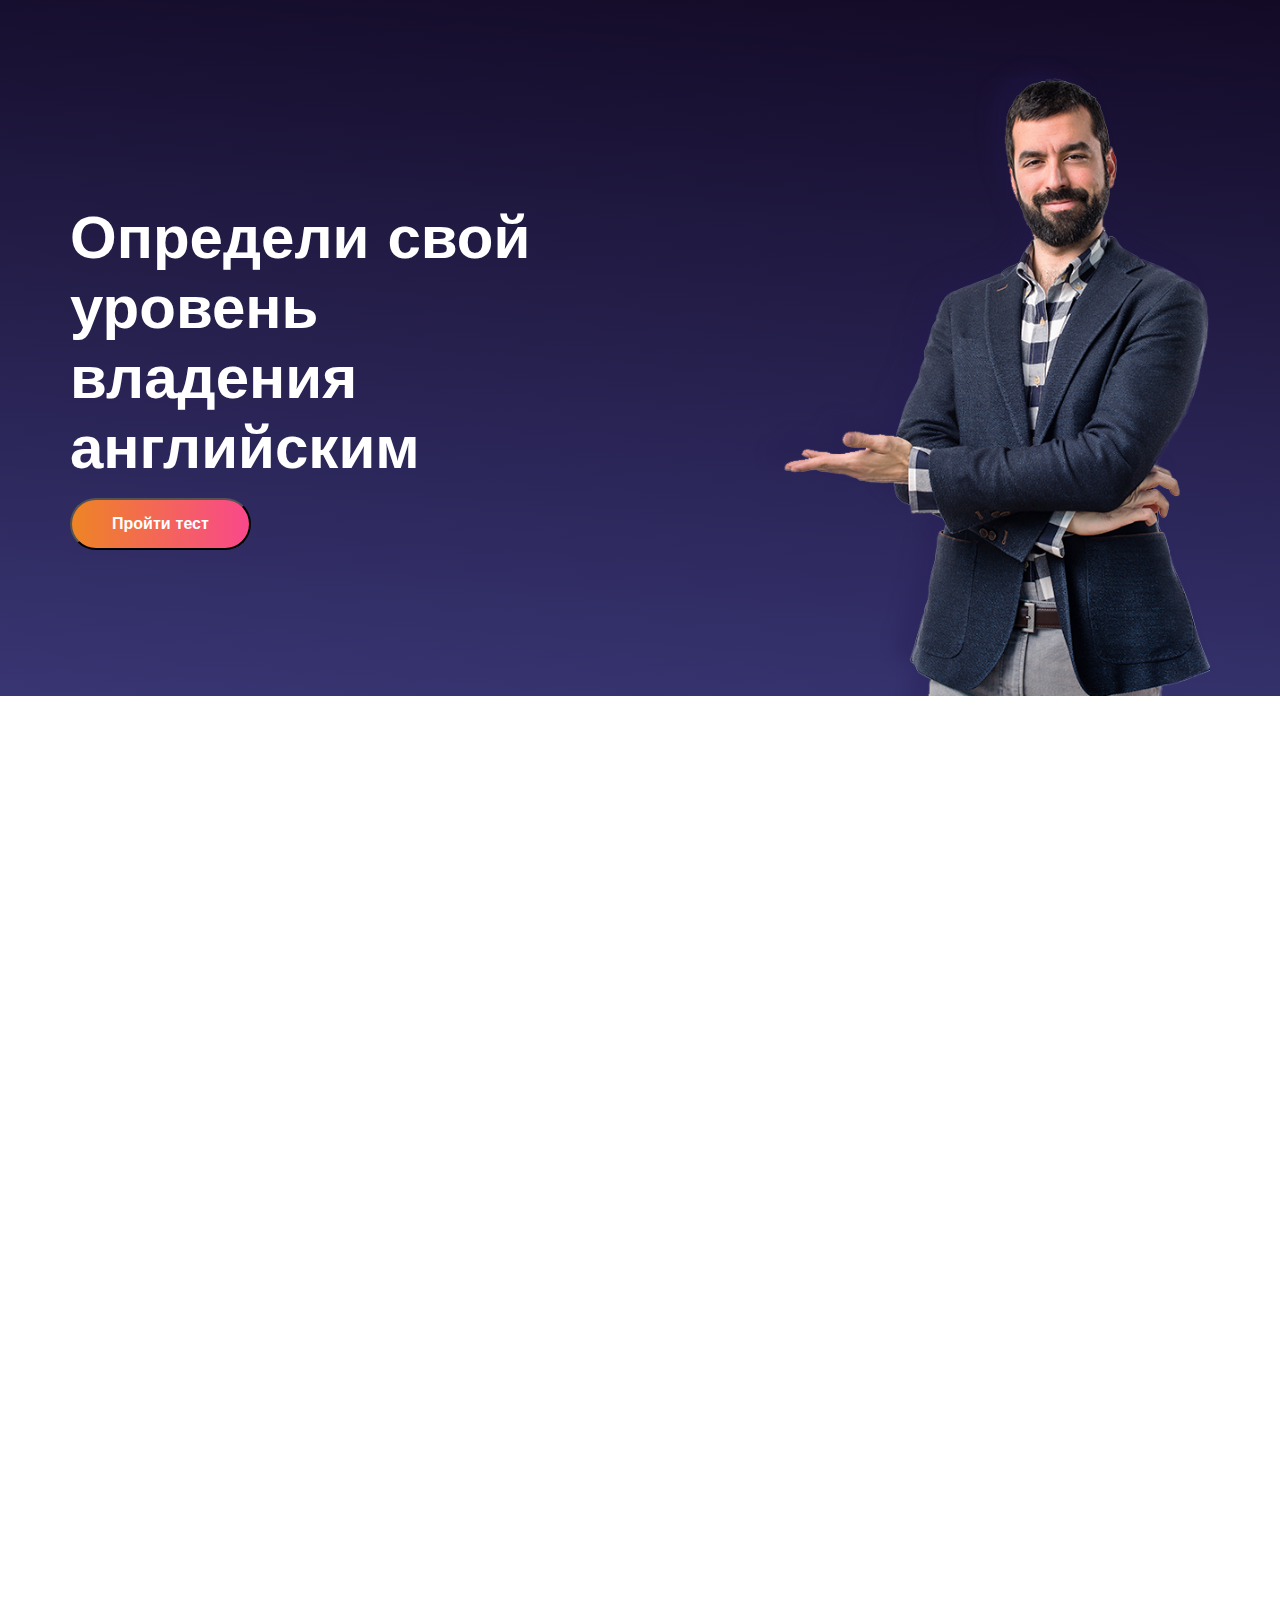
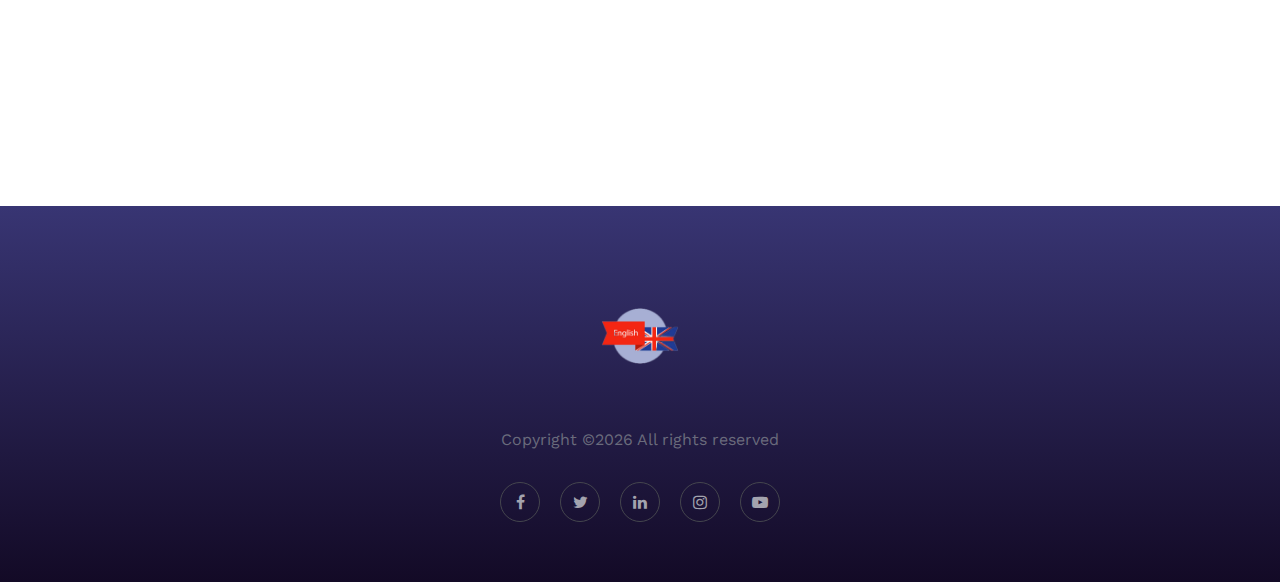
==== index.html @ a4800ab4 "Add files via upload" ====
<!DOCTYPE html>
<html lang="zxx">

<head>
    <meta charset="UTF-8">
    <meta name="description" content="Manup Template">
    <meta name="keywords" content="Manup, unica, creative, html">
    <meta name="viewport" content="width=device-width, initial-scale=1.0">
    <meta http-equiv="X-UA-Compatible" content="ie=edge">
    <title>Check English</title>

    <!-- Google Font -->
    <link href="https://fonts.googleapis.com/css?family=Work+Sans:400,500,600,700,800,900&display=swap"
        rel="stylesheet">
    <link href="https://fonts.googleapis.com/css?family=Poppins:400,500,600,700&display=swap" rel="stylesheet">


    <!-- Css Styles -->
    <link rel="stylesheet" href="css/bootstrap.min.css" type="text/css">
    <link rel="stylesheet" href="css/font-awesome.min.css" type="text/css">
    <link rel="stylesheet" href="css/elegant-icons.css" type="text/css">
    <link rel="stylesheet" href="css/owl.carousel.min.css" type="text/css">
    <link rel="stylesheet" href="css/magnific-popup.css" type="text/css">
    <link rel="stylesheet" href="css/slicknav.min.css" type="text/css">
    <link rel="stylesheet" href="css/style.css" type="text/css">
</head>

<body>
    <!-- Page Preloder -->
    <div id="preloder">
        <div class="loader"></div>
    </div>

    <!-- Header Section Begin -->

    <!-- Header End -->

    <!-- Hero Section Begin -->
    <section class="hero-section  gradient">
        <div class="container">
            <div class="row">
                <div class="col-lg-7">
                    <div class="hero-text">

                        <h2>Определи свой уровень<br /> владения английским</h2>
                        <input type="button" onmousedown="viewDiv()" class="primary-btn" value="Пройти тест">
                    </div>
                </div>

                <div class="col-lg-5">
                    <img src="img/hero-right.png" alt="">
                </div>
            </div>
        </div>
    </section>
    <!-- Hero Section End -->

    <!-- Counter Section Begin -->

    <!-- Counter Section End -->

    <!-- Home About Section Begin -->

    <section class="home-about-section spad">

      <div class="centerbox">
        <div id="text">
        <div class="wrapper">
    			<main class="main">
    				<div class="quiz__head">
    					<div class="head__content" id="head">Lorem ipsum dolor sit amet consectetur adipisicing elit. Ut ducimus odit accusamus, illum quas magni provident odio praesentium commodi sint, porro harum, minus cupiditate architecto culpa aut ex dolore officia.</div>
    				</div>
    				<div class="quiz__body">
    					<div class="buttons">
    						<div class="buttons__content" id="buttons">
    							<button class="button">Default button</button><br>
    							<button class="button button_wrong">Wrong answer</button><br>
    							<button class="button button_correct">Correct answer</button><br>
    							<button class="button button_passive">Unclicked button</button><br>
    						</div>
    					</div>
              <div id="forma">
        <h1.test><b>Получить подробный отчёт: </b></h1>
    <form action="send.php" id="form" method="post" novalidate>
      <div class="text-field">
        <label class="text-field__label" for="firstname">Имя*</label>
        <input class="text-field__input" type="text" name="fio" id="firstname" required>
        <div class="text-field__message"></div>
      </div>
      <div class="text-field">
        <label class="text-field__label" for="email">Email*</label>
        <input class="text-field__input" type="email" name="email" id="email" required>
        <div class="text-field__message"></div>
      </div>
      <input class="buttonn" type="submit" value="Отправить">
    </form>
  </div>
    					<div class="quiz__footer">
    						<div class="footer__content" id="pages">0 / 0</div>
    					</div>
    				</div>
       </div>
    			</main>
    		</div>
    		<script type="text/javascript" src="js/test.js"></script>
    </div>
    </section>
    </section>
    <!-- Home About Section End -->

    <!-- Team Member Section Begin -->

    <!-- Contact Section End -->

    <!-- Footer Section Begin -->
    <footer class="footer-section">
        <div class="container">

            <div class="row">
                <div class="col-lg-12">
                    <div class="footer-text">
                        <div class="ft-logo">
                            <a href="#" class="footer-logo"><img width=140 src="img/logo2.png" alt=""></a>
                        </div>
                        <div class="copyright-text"><p><!-- Link back to Colorlib can't be removed. Template is licensed under CC BY 3.0. -->
  Copyright &copy;<script>document.write(new Date().getFullYear());</script> All rights reserved
  <!-- Link back to Colorlib can't be removed. Template is licensed under CC BY 3.0. --></p></div>
                        <div class="ft-social">
                            <a href="#"><i class="fa fa-facebook"></i></a>
                            <a href="#"><i class="fa fa-twitter"></i></a>
                            <a href="#"><i class="fa fa-linkedin"></i></a>
                            <a href="#"><i class="fa fa-instagram"></i></a>
                            <a href="#"><i class="fa fa-youtube-play"></i></a>
                        </div>
                    </div>
                </div>
            </div>
        </div>
    </footer>
    <!-- Footer Section End -->

    <!-- Js Plugins -->
    <script src="js/jquery-3.3.1.min.js"></script>
    <script src="js/bootstrap.min.js"></script>
    <script src="js/jquery.magnific-popup.min.js"></script>
    <script src="js/jquery.countdown.min.js"></script>
    <script src="js/jquery.slicknav.js"></script>
    <script src="js/owl.carousel.min.js"></script>
    <script src="js/main.js"></script>
</body>

</html>
---- css/elegant-icons.css ----
@font-face {
	font-family: 'ElegantIcons';
	src:url('../fonts/ElegantIcons.eot');
	src:url('../fonts/ElegantIcons.eot?#iefix') format('embedded-opentype'),
		url('../fonts/ElegantIcons.woff') format('woff'),
		url('../fonts/ElegantIcons.ttf') format('truetype'),
		url('../fonts/ElegantIcons.svg#ElegantIcons') format('svg');
	font-weight: normal;
	font-style: normal;
}

/* Use the following CSS code if you want to use data attributes for inserting your icons */
[data-icon]:before {
	font-family: 'ElegantIcons';
	content: attr(data-icon);
	speak: none;
	font-weight: normal;
	font-variant: normal;
	text-transform: none;
	line-height: 1;
	-webkit-font-smoothing: antialiased;
	-moz-osx-font-smoothing: grayscale;
}

/* Use the following CSS code if you want to have a class per icon */
/*
Instead of a list of all class selectors,
you can use the generic selector below, but it's slower:
[class*="your-class-prefix"] {
*/
.arrow_up, .arrow_down, .arrow_left, .arrow_right, .arrow_left-up, .arrow_right-up, .arrow_right-down, .arrow_left-down, .arrow-up-down, .arrow_up-down_alt, .arrow_left-right_alt, .arrow_left-right, .arrow_expand_alt2, .arrow_expand_alt, .arrow_condense, .arrow_expand, .arrow_move, .arrow_carrot-up, .arrow_carrot-down, .arrow_carrot-left, .arrow_carrot-right, .arrow_carrot-2up, .arrow_carrot-2down, .arrow_carrot-2left, .arrow_carrot-2right, .arrow_carrot-up_alt2, .arrow_carrot-down_alt2, .arrow_carrot-left_alt2, .arrow_carrot-right_alt2, .arrow_carrot-2up_alt2, .arrow_carrot-2down_alt2, .arrow_carrot-2left_alt2, .arrow_carrot-2right_alt2, .arrow_triangle-up, .arrow_triangle-down, .arrow_triangle-left, .arrow_triangle-right, .arrow_triangle-up_alt2, .arrow_triangle-down_alt2, .arrow_triangle-left_alt2, .arrow_triangle-right_alt2, .arrow_back, .icon_minus-06, .icon_plus, .icon_close, .icon_check, .icon_minus_alt2, .icon_plus_alt2, .icon_close_alt2, .icon_check_alt2, .icon_zoom-out_alt, .icon_zoom-in_alt, .icon_search, .icon_box-empty, .icon_box-selected, .icon_minus-box, .icon_plus-box, .icon_box-checked, .icon_circle-empty, .icon_circle-slelected, .icon_stop_alt2, .icon_stop, .icon_pause_alt2, .icon_pause, .icon_menu, .icon_menu-square_alt2, .icon_menu-circle_alt2, .icon_ul, .icon_ol, .icon_adjust-horiz, .icon_adjust-vert, .icon_document_alt, .icon_documents_alt, .icon_pencil, .icon_pencil-edit_alt, .icon_pencil-edit, .icon_folder-alt, .icon_folder-open_alt, .icon_folder-add_alt, .icon_info_alt, .icon_error-oct_alt, .icon_error-circle_alt, .icon_error-triangle_alt, .icon_question_alt2, .icon_question, .icon_comment_alt, .icon_chat_alt, .icon_vol-mute_alt, .icon_volume-low_alt, .icon_volume-high_alt, .icon_quotations, .icon_quotations_alt2, .icon_clock_alt, .icon_lock_alt, .icon_lock-open_alt, .icon_key_alt, .icon_cloud_alt, .icon_cloud-upload_alt, .icon_cloud-download_alt, .icon_image, .icon_images, .icon_lightbulb_alt, .icon_gift_alt, .icon_house_alt, .icon_genius, .icon_mobile, .icon_tablet, .icon_laptop, .icon_desktop, .icon_camera_alt, .icon_mail_alt, .icon_cone_alt, .icon_ribbon_alt, .icon_bag_alt, .icon_creditcard, .icon_cart_alt, .icon_paperclip, .icon_tag_alt, .icon_tags_alt, .icon_trash_alt, .icon_cursor_alt, .icon_mic_alt, .icon_compass_alt, .icon_pin_alt, .icon_pushpin_alt, .icon_map_alt, .icon_drawer_alt, .icon_toolbox_alt, .icon_book_alt, .icon_calendar, .icon_film, .icon_table, .icon_contacts_alt, .icon_headphones, .icon_lifesaver, .icon_piechart, .icon_refresh, .icon_link_alt, .icon_link, .icon_loading, .icon_blocked, .icon_archive_alt, .icon_heart_alt, .icon_star_alt, .icon_star-half_alt, .icon_star, .icon_star-half, .icon_tools, .icon_tool, .icon_cog, .icon_cogs, .arrow_up_alt, .arrow_down_alt, .arrow_left_alt, .arrow_right_alt, .arrow_left-up_alt, .arrow_right-up_alt, .arrow_right-down_alt, .arrow_left-down_alt, .arrow_condense_alt, .arrow_expand_alt3, .arrow_carrot_up_alt, .arrow_carrot-down_alt, .arrow_carrot-left_alt, .arrow_carrot-right_alt, .arrow_carrot-2up_alt, .arrow_carrot-2dwnn_alt, .arrow_carrot-2left_alt, .arrow_carrot-2right_alt, .arrow_triangle-up_alt, .arrow_triangle-down_alt, .arrow_triangle-left_alt, .arrow_triangle-right_alt, .icon_minus_alt, .icon_plus_alt, .icon_close_alt, .icon_check_alt, .icon_zoom-out, .icon_zoom-in, .icon_stop_alt, .icon_menu-square_alt, .icon_menu-circle_alt, .icon_document, .icon_documents, .icon_pencil_alt, .icon_folder, .icon_folder-open, .icon_folder-add, .icon_folder_upload, .icon_folder_download, .icon_info, .icon_error-circle, .icon_error-oct, .icon_error-triangle, .icon_question_alt, .icon_comment, .icon_chat, .icon_vol-mute, .icon_volume-low, .icon_volume-high, .icon_quotations_alt, .icon_clock, .icon_lock, .icon_lock-open, .icon_key, .icon_cloud, .icon_cloud-upload, .icon_cloud-download, .icon_lightbulb, .icon_gift, .icon_house, .icon_camera, .icon_mail, .icon_cone, .icon_ribbon, .icon_bag, .icon_cart, .icon_tag, .icon_tags, .icon_trash, .icon_cursor, .icon_mic, .icon_compass, .icon_pin, .icon_pushpin, .icon_map, .icon_drawer, .icon_toolbox, .icon_book, .icon_contacts, .icon_archive, .icon_heart, .icon_profile, .icon_group, .icon_grid-2x2, .icon_grid-3x3, .icon_music, .icon_pause_alt, .icon_phone, .icon_upload, .icon_download, .social_facebook, .social_twitter, .social_pinterest, .social_googleplus, .social_tumblr, .social_tumbleupon, .social_wordpress, .social_instagram, .social_dribbble, .social_vimeo, .social_linkedin, .social_rss, .social_deviantart, .social_share, .social_myspace, .social_skype, .social_youtube, .social_picassa, .social_googledrive, .social_flickr, .social_blogger, .social_spotify, .social_delicious, .social_facebook_circle, .social_twitter_circle, .social_pinterest_circle, .social_googleplus_circle, .social_tumblr_circle, .social_stumbleupon_circle, .social_wordpress_circle, .social_instagram_circle, .social_dribbble_circle, .social_vimeo_circle, .social_linkedin_circle, .social_rss_circle, .social_deviantart_circle, .social_share_circle, .social_myspace_circle, .social_skype_circle, .social_youtube_circle, .social_picassa_circle, .social_googledrive_alt2, .social_flickr_circle, .social_blogger_circle, .social_spotify_circle, .social_delicious_circle, .social_facebook_square, .social_twitter_square, .social_pinterest_square, .social_googleplus_square, .social_tumblr_square, .social_stumbleupon_square, .social_wordpress_square, .social_instagram_square, .social_dribbble_square, .social_vimeo_square, .social_linkedin_square, .social_rss_square, .social_deviantart_square, .social_share_square, .social_myspace_square, .social_skype_square, .social_youtube_square, .social_picassa_square, .social_googledrive_square, .social_flickr_square, .social_blogger_square, .social_spotify_square, .social_delicious_square, .icon_printer, .icon_calulator, .icon_building, .icon_floppy, .icon_drive, .icon_search-2, .icon_id, .icon_id-2, .icon_puzzle, .icon_like, .icon_dislike, .icon_mug, .icon_currency, .icon_wallet, .icon_pens, .icon_easel, .icon_flowchart, .icon_datareport, .icon_briefcase, .icon_shield, .icon_percent, .icon_globe, .icon_globe-2, .icon_target, .icon_hourglass, .icon_balance, .icon_rook, .icon_printer-alt, .icon_calculator_alt, .icon_building_alt, .icon_floppy_alt, .icon_drive_alt, .icon_search_alt, .icon_id_alt, .icon_id-2_alt, .icon_puzzle_alt, .icon_like_alt, .icon_dislike_alt, .icon_mug_alt, .icon_currency_alt, .icon_wallet_alt, .icon_pens_alt, .icon_easel_alt, .icon_flowchart_alt, .icon_datareport_alt, .icon_briefcase_alt, .icon_shield_alt, .icon_percent_alt, .icon_globe_alt, .icon_clipboard {
	font-family: 'ElegantIcons';
	speak: none;
	font-style: normal;
	font-weight: normal;
	font-variant: normal;
	text-transform: none;
	line-height: 1;
	-webkit-font-smoothing: antialiased;
}
.arrow_up:before {
	content: "\21";
}
.arrow_down:before {
	content: "\22";
}
.arrow_left:before {
	content: "\23";
}
.arrow_right:before {
	content: "\24";
}
.arrow_left-up:before {
	content: "\25";
}
.arrow_right-up:before {
	content: "\26";
}
.arrow_right-down:before {
	content: "\27";
}
.arrow_left-down:before {
	content: "\28";
}
.arrow-up-down:before {
	content: "\29";
}
.arrow_up-down_alt:before {
	content: "\2a";
}
.arrow_left-right_alt:before {
	content: "\2b";
}
.arrow_left-right:before {
	content: "\2c";
}
.arrow_expand_alt2:before {
	content: "\2d";
}
.arrow_expand_alt:before {
	content: "\2e";
}
.arrow_condense:before {
	content: "\2f";
}
.arrow_expand:before {
	content: "\30";
}
.arrow_move:before {
	content: "\31";
}
.arrow_carrot-up:before {
	content: "\32";
}
.arrow_carrot-down:before {
	content: "\33";
}
.arrow_carrot-left:before {
	content: "\34";
}
.arrow_carrot-right:before {
	content: "\35";
}
.arrow_carrot-2up:before {
	content: "\36";
}
.arrow_carrot-2down:before {
	content: "\37";
}
.arrow_carrot-2left:before {
	content: "\38";
}
.arrow_carrot-2right:before {
	content: "\39";
}
.arrow_carrot-up_alt2:before {
	content: "\3a";
}
.arrow_carrot-down_alt2:before {
	content: "\3b";
}
.arrow_carrot-left_alt2:before {
	content: "\3c";
}
.arrow_carrot-right_alt2:before {
	content: "\3d";
}
.arrow_carrot-2up_alt2:before {
	content: "\3e";
}
.arrow_carrot-2down_alt2:before {
	content: "\3f";
}
.arrow_carrot-2left_alt2:before {
	content: "\40";
}
.arrow_carrot-2right_alt2:before {
	content: "\41";
}
.arrow_triangle-up:before {
	content: "\42";
}
.arrow_triangle-down:before {
	content: "\43";
}
.arrow_triangle-left:before {
	content: "\44";
}
.arrow_triangle-right:before {
	content: "\45";
}
.arrow_triangle-up_alt2:before {
	content: "\46";
}
.arrow_triangle-down_alt2:before {
	content: "\47";
}
.arrow_triangle-left_alt2:before {
	content: "\48";
}
.arrow_triangle-right_alt2:before {
	content: "\49";
}
.arrow_back:before {
	content: "\4a";
}
.icon_minus-06:before {
	content: "\4b";
}
.icon_plus:before {
	content: "\4c";
}
.icon_close:before {
	content: "\4d";
}
.icon_check:before {
	content: "\4e";
}
.icon_minus_alt2:before {
	content: "\4f";
}
.icon_plus_alt2:before {
	content: "\50";
}
.icon_close_alt2:before {
	content: "\51";
}
.icon_check_alt2:before {
	content: "\52";
}
.icon_zoom-out_alt:before {
	content: "\53";
}
.icon_zoom-in_alt:before {
	content: "\54";
}
.icon_search:before {
	content: "\55";
}
.icon_box-empty:before {
	content: "\56";
}
.icon_box-selected:before {
	content: "\57";
}
.icon_minus-box:before {
	content: "\58";
}
.icon_plus-box:before {
	content: "\59";
}
.icon_box-checked:before {
	content: "\5a";
}
.icon_circle-empty:before {
	content: "\5b";
}
.icon_circle-slelected:before {
	content: "\5c";
}
.icon_stop_alt2:before {
	content: "\5d";
}
.icon_stop:before {
	content: "\5e";
}
.icon_pause_alt2:before {
	content: "\5f";
}
.icon_pause:before {
	content: "\60";
}
.icon_menu:before {
	content: "\61";
}
.icon_menu-square_alt2:before {
	content: "\62";
}
.icon_menu-circle_alt2:before {
	content: "\63";
}
.icon_ul:before {
	content: "\64";
}
.icon_ol:before {
	content: "\65";
}
.icon_adjust-horiz:before {
	content: "\66";
}
.icon_adjust-vert:before {
	content: "\67";
}
.icon_document_alt:before {
	content: "\68";
}
.icon_documents_alt:before {
	content: "\69";
}
.icon_pencil:before {
	content: "\6a";
}
.icon_pencil-edit_alt:before {
	content: "\6b";
}
.icon_pencil-edit:before {
	content: "\6c";
}
.icon_folder-alt:before {
	content: "\6d";
}
.icon_folder-open_alt:before {
	content: "\6e";
}
.icon_folder-add_alt:before {
	content: "\6f";
}
.icon_info_alt:before {
	content: "\70";
}
.icon_error-oct_alt:before {
	content: "\71";
}
.icon_error-circle_alt:before {
	content: "\72";
}
.icon_error-triangle_alt:before {
	content: "\73";
}
.icon_question_alt2:before {
	content: "\74";
}
.icon_question:before {
	content: "\75";
}
.icon_comment_alt:before {
	content: "\76";
}
.icon_chat_alt:before {
	content: "\77";
}
.icon_vol-mute_alt:before {
	content: "\78";
}
.icon_volume-low_alt:before {
	content: "\79";
}
.icon_volume-high_alt:before {
	content: "\7a";
}
.icon_quotations:before {
	content: "\7b";
}
.icon_quotations_alt2:before {
	content: "\7c";
}
.icon_clock_alt:before {
	content: "\7d";
}
.icon_lock_alt:before {
	content: "\7e";
}
.icon_lock-open_alt:before {
	content: "\e000";
}
.icon_key_alt:before {
	content: "\e001";
}
.icon_cloud_alt:before {
	content: "\e002";
}
.icon_cloud-upload_alt:before {
	content: "\e003";
}
.icon_cloud-download_alt:before {
	content: "\e004";
}
.icon_image:before {
	content: "\e005";
}
.icon_images:before {
	content: "\e006";
}
.icon_lightbulb_alt:before {
	content: "\e007";
}
.icon_gift_alt:before {
	content: "\e008";
}
.icon_house_alt:before {
	content: "\e009";
}
.icon_genius:before {
	content: "\e00a";
}
.icon_mobile:before {
	content: "\e00b";
}
.icon_tablet:before {
	content: "\e00c";
}
.icon_laptop:before {
	content: "\e00d";
}
.icon_desktop:before {
	content: "\e00e";
}
.icon_camera_alt:before {
	content: "\e00f";
}
.icon_mail_alt:before {
	content: "\e010";
}
.icon_cone_alt:before {
	content: "\e011";
}
.icon_ribbon_alt:before {
	content: "\e012";
}
.icon_bag_alt:before {
	content: "\e013";
}
.icon_creditcard:before {
	content: "\e014";
}
.icon_cart_alt:before {
	content: "\e015";
}
.icon_paperclip:before {
	content: "\e016";
}
.icon_tag_alt:before {
	content: "\e017";
}
.icon_tags_alt:before {
	content: "\e018";
}
.icon_trash_alt:before {
	content: "\e019";
}
.icon_cursor_alt:before {
	content: "\e01a";
}
.icon_mic_alt:before {
	content: "\e01b";
}
.icon_compass_alt:before {
	content: "\e01c";
}
.icon_pin_alt:before {
	content: "\e01d";
}
.icon_pushpin_alt:before {
	content: "\e01e";
}
.icon_map_alt:before {
	content: "\e01f";
}
.icon_drawer_alt:before {
	content: "\e020";
}
.icon_toolbox_alt:before {
	content: "\e021";
}
.icon_book_alt:before {
	content: "\e022";
}
.icon_calendar:before {
	content: "\e023";
}
.icon_film:before {
	content: "\e024";
}
.icon_table:before {
	content: "\e025";
}
.icon_contacts_alt:before {
	content: "\e026";
}
.icon_headphones:before {
	content: "\e027";
}
.icon_lifesaver:before {
	content: "\e028";
}
.icon_piechart:before {
	content: "\e029";
}
.icon_refresh:before {
	content: "\e02a";
}
.icon_link_alt:before {
	content: "\e02b";
}
.icon_link:before {
	content: "\e02c";
}
.icon_loading:before {
	content: "\e02d";
}
.icon_blocked:before {
	content: "\e02e";
}
.icon_archive_alt:before {
	content: "\e02f";
}
.icon_heart_alt:before {
	content: "\e030";
}
.icon_star_alt:before {
	content: "\e031";
}
.icon_star-half_alt:before {
	content: "\e032";
}
.icon_star:before {
	content: "\e033";
}
.icon_star-half:before {
	content: "\e034";
}
.icon_tools:before {
	content: "\e035";
}
.icon_tool:before {
	content: "\e036";
}
.icon_cog:before {
	content: "\e037";
}
.icon_cogs:before {
	content: "\e038";
}
.arrow_up_alt:before {
	content: "\e039";
}
.arrow_down_alt:before {
	content: "\e03a";
}
.arrow_left_alt:before {
	content: "\e03b";
}
.arrow_right_alt:before {
	content: "\e03c";
}
.arrow_left-up_alt:before {
	content: "\e03d";
}
.arrow_right-up_alt:before {
	content: "\e03e";
}
.arrow_right-down_alt:before {
	content: "\e03f";
}
.arrow_left-down_alt:before {
	content: "\e040";
}
.arrow_condense_alt:before {
	content: "\e041";
}
.arrow_expand_alt3:before {
	content: "\e042";
}
.arrow_carrot_up_alt:before {
	content: "\e043";
}
.arrow_carrot-down_alt:before {
	content: "\e044";
}
.arrow_carrot-left_alt:before {
	content: "\e045";
}
.arrow_carrot-right_alt:before {
	content: "\e046";
}
.arrow_carrot-2up_alt:before {
	content: "\e047";
}
.arrow_carrot-2dwnn_alt:before {
	content: "\e048";
}
.arrow_carrot-2left_alt:before {
	content: "\e049";
}
.arrow_carrot-2right_alt:before {
	content: "\e04a";
}
.arrow_triangle-up_alt:before {
	content: "\e04b";
}
.arrow_triangle-down_alt:before {
	content: "\e04c";
}
.arrow_triangle-left_alt:before {
	content: "\e04d";
}
.arrow_triangle-right_alt:before {
	content: "\e04e";
}
.icon_minus_alt:before {
	content: "\e04f";
}
.icon_plus_alt:before {
	content: "\e050";
}
.icon_close_alt:before {
	content: "\e051";
}
.icon_check_alt:before {
	content: "\e052";
}
.icon_zoom-out:before {
	content: "\e053";
}
.icon_zoom-in:before {
	content: "\e054";
}
.icon_stop_alt:before {
	content: "\e055";
}
.icon_menu-square_alt:before {
	content: "\e056";
}
.icon_menu-circle_alt:before {
	content: "\e057";
}
.icon_document:before {
	content: "\e058";
}
.icon_documents:before {
	content: "\e059";
}
.icon_pencil_alt:before {
	content: "\e05a";
}
.icon_folder:before {
	content: "\e05b";
}
.icon_folder-open:before {
	content: "\e05c";
}
.icon_folder-add:before {
	content: "\e05d";
}
.icon_folder_upload:before {
	content: "\e05e";
}
.icon_folder_download:before {
	content: "\e05f";
}
.icon_info:before {
	content: "\e060";
}
.icon_error-circle:before {
	content: "\e061";
}
.icon_error-oct:before {
	content: "\e062";
}
.icon_error-triangle:before {
	content: "\e063";
}
.icon_question_alt:before {
	content: "\e064";
}
.icon_comment:before {
	content: "\e065";
}
.icon_chat:before {
	content: "\e066";
}
.icon_vol-mute:before {
	content: "\e067";
}
.icon_volume-low:before {
	content: "\e068";
}
.icon_volume-high:before {
	content: "\e069";
}
.icon_quotations_alt:before {
	content: "\e06a";
}
.icon_clock:before {
	content: "\e06b";
}
.icon_lock:before {
	content: "\e06c";
}
.icon_lock-open:before {
	content: "\e06d";
}
.icon_key:before {
	content: "\e06e";
}
.icon_cloud:before {
	content: "\e06f";
}
.icon_cloud-upload:before {
	content: "\e070";
}
.icon_cloud-download:before {
	content: "\e071";
}
.icon_lightbulb:before {
	content: "\e072";
}
.icon_gift:before {
	content: "\e073";
}
.icon_house:before {
	content: "\e074";
}
.icon_camera:before {
	content: "\e075";
}
.icon_mail:before {
	content: "\e076";
}
.icon_cone:before {
	content: "\e077";
}
.icon_ribbon:before {
	content: "\e078";
}
.icon_bag:before {
	content: "\e079";
}
.icon_cart:before {
	content: "\e07a";
}
.icon_tag:before {
	content: "\e07b";
}
.icon_tags:before {
	content: "\e07c";
}
.icon_trash:before {
	content: "\e07d";
}
.icon_cursor:before {
	content: "\e07e";
}
.icon_mic:before {
	content: "\e07f";
}
.icon_compass:before {
	content: "\e080";
}
.icon_pin:before {
	content: "\e081";
}
.icon_pushpin:before {
	content: "\e082";
}
.icon_map:before {
	content: "\e083";
}
.icon_drawer:before {
	content: "\e084";
}
.icon_toolbox:before {
	content: "\e085";
}
.icon_book:before {
	content: "\e086";
}
.icon_contacts:before {
	content: "\e087";
}
.icon_archive:before {
	content: "\e088";
}
.icon_heart:before {
	content: "\e089";
}
.icon_profile:before {
	content: "\e08a";
}
.icon_group:before {
	content: "\e08b";
}
.icon_grid-2x2:before {
	content: "\e08c";
}
.icon_grid-3x3:before {
	content: "\e08d";
}
.icon_music:before {
	content: "\e08e";
}
.icon_pause_alt:before {
	content: "\e08f";
}
.icon_phone:before {
	content: "\e090";
}
.icon_upload:before {
	content: "\e091";
}
.icon_download:before {
	content: "\e092";
}
.social_facebook:before {
	content: "\e093";
}
.social_twitter:before {
	content: "\e094";
}
.social_pinterest:before {
	content: "\e095";
}
.social_googleplus:before {
	content: "\e096";
}
.social_tumblr:before {
	content: "\e097";
}
.social_tumbleupon:before {
	content: "\e098";
}
.social_wordpress:before {
	content: "\e099";
}
.social_instagram:before {
	content: "\e09a";
}
.social_dribbble:before {
	content: "\e09b";
}
.social_vimeo:before {
	content: "\e09c";
}
.social_linkedin:before {
	content: "\e09d";
}
.social_rss:before {
	content: "\e09e";
}
.social_deviantart:before {
	content: "\e09f";
}
.social_share:before {
	content: "\e0a0";
}
.social_myspace:before {
	content: "\e0a1";
}
.social_skype:before {
	content: "\e0a2";
}
.social_youtube:before {
	content: "\e0a3";
}
.social_picassa:before {
	content: "\e0a4";
}
.social_googledrive:before {
	content: "\e0a5";
}
.social_flickr:before {
	content: "\e0a6";
}
.social_blogger:before {
	content: "\e0a7";
}
.social_spotify:before {
	content: "\e0a8";
}
.social_delicious:before {
	content: "\e0a9";
}
.social_facebook_circle:before {
	content: "\e0aa";
}
.social_twitter_circle:before {
	content: "\e0ab";
}
.social_pinterest_circle:before {
	content: "\e0ac";
}
.social_googleplus_circle:before {
	content: "\e0ad";
}
.social_tumblr_circle:before {
	content: "\e0ae";
}
.social_stumbleupon_circle:before {
	content: "\e0af";
}
.social_wordpress_circle:before {
	content: "\e0b0";
}
.social_instagram_circle:before {
	content: "\e0b1";
}
.social_dribbble_circle:before {
	content: "\e0b2";
}
.social_vimeo_circle:before {
	content: "\e0b3";
}
.social_linkedin_circle:before {
	content: "\e0b4";
}
.social_rss_circle:before {
	content: "\e0b5";
}
.social_deviantart_circle:before {
	content: "\e0b6";
}
.social_share_circle:before {
	content: "\e0b7";
}
.social_myspace_circle:before {
	content: "\e0b8";
}
.social_skype_circle:before {
	content: "\e0b9";
}
.social_youtube_circle:before {
	content: "\e0ba";
}
.social_picassa_circle:before {
	content: "\e0bb";
}
.social_googledrive_alt2:before {
	content: "\e0bc";
}
.social_flickr_circle:before {
	content: "\e0bd";
}
.social_blogger_circle:before {
	content: "\e0be";
}
.social_spotify_circle:before {
	content: "\e0bf";
}
.social_delicious_circle:before {
	content: "\e0c0";
}
.social_facebook_square:before {
	content: "\e0c1";
}
.social_twitter_square:before {
	content: "\e0c2";
}
.social_pinterest_square:before {
	content: "\e0c3";
}
.social_googleplus_square:before {
	content: "\e0c4";
}
.social_tumblr_square:before {
	content: "\e0c5";
}
.social_stumbleupon_square:before {
	content: "\e0c6";
}
.social_wordpress_square:before {
	content: "\e0c7";
}
.social_instagram_square:before {
	content: "\e0c8";
}
.social_dribbble_square:before {
	content: "\e0c9";
}
.social_vimeo_square:before {
	content: "\e0ca";
}
.social_linkedin_square:before {
	content: "\e0cb";
}
.social_rss_square:before {
	content: "\e0cc";
}
.social_deviantart_square:before {
	content: "\e0cd";
}
.social_share_square:before {
	content: "\e0ce";
}
.social_myspace_square:before {
	content: "\e0cf";
}
.social_skype_square:before {
	content: "\e0d0";
}
.social_youtube_square:before {
	content: "\e0d1";
}
.social_picassa_square:before {
	content: "\e0d2";
}
.social_googledrive_square:before {
	content: "\e0d3";
}
.social_flickr_square:before {
	content: "\e0d4";
}
.social_blogger_square:before {
	content: "\e0d5";
}
.social_spotify_square:before {
	content: "\e0d6";
}
.social_delicious_square:before {
	content: "\e0d7";
}
.icon_printer:before {
	content: "\e103";
}
.icon_calulator:before {
	content: "\e0ee";
}
.icon_building:before {
	content: "\e0ef";
}
.icon_floppy:before {
	content: "\e0e8";
}
.icon_drive:before {
	content: "\e0ea";
}
.icon_search-2:before {
	content: "\e101";
}
.icon_id:before {
	content: "\e107";
}
.icon_id-2:before {
	content: "\e108";
}
.icon_puzzle:before {
	content: "\e102";
}
.icon_like:before {
	content: "\e106";
}
.icon_dislike:before {
	content: "\e0eb";
}
.icon_mug:before {
	content: "\e105";
}
.icon_currency:before {
	content: "\e0ed";
}
.icon_wallet:before {
	content: "\e100";
}
.icon_pens:before {
	content: "\e104";
}
.icon_easel:before {
	content: "\e0e9";
}
.icon_flowchart:before {
	content: "\e109";
}
.icon_datareport:before {
	content: "\e0ec";
}
.icon_briefcase:before {
	content: "\e0fe";
}
.icon_shield:before {
	content: "\e0f6";
}
.icon_percent:before {
	content: "\e0fb";
}
.icon_globe:before {
	content: "\e0e2";
}
.icon_globe-2:before {
	content: "\e0e3";
}
.icon_target:before {
	content: "\e0f5";
}
.icon_hourglass:before {
	content: "\e0e1";
}
.icon_balance:before {
	content: "\e0ff";
}
.icon_rook:before {
	content: "\e0f8";
}
.icon_printer-alt:before {
	content: "\e0fa";
}
.icon_calculator_alt:before {
	content: "\e0e7";
}
.icon_building_alt:before {
	content: "\e0fd";
}
.icon_floppy_alt:before {
	content: "\e0e4";
}
.icon_drive_alt:before {
	content: "\e0e5";
}
.icon_search_alt:before {
	content: "\e0f7";
}
.icon_id_alt:before {
	content: "\e0e0";
}
.icon_id-2_alt:before {
	content: "\e0fc";
}
.icon_puzzle_alt:before {
	content: "\e0f9";
}
.icon_like_alt:before {
	content: "\e0dd";
}
.icon_dislike_alt:before {
	content: "\e0f1";
}
.icon_mug_alt:before {
	content: "\e0dc";
}
.icon_currency_alt:before {
	content: "\e0f3";
}
.icon_wallet_alt:before {
	content: "\e0d8";
}
.icon_pens_alt:before {
	content: "\e0db";
}
.icon_easel_alt:before {
	content: "\e0f0";
}
.icon_flowchart_alt:before {
	content: "\e0df";
}
.icon_datareport_alt:before {
	content: "\e0f2";
}
.icon_briefcase_alt:before {
	content: "\e0f4";
}
.icon_shield_alt:before {
	content: "\e0d9";
}
.icon_percent_alt:before {
	content: "\e0da";
}
.icon_globe_alt:before {
	content: "\e0de";
}
.icon_clipboard:before {
	content: "\e0e6";
}


	.glyph {
		float: left;
		text-align: center;
		padding: .75em;
		margin: .4em 1.5em .75em 0;
		width: 6em;
text-shadow: none;
	}
        .glyph_big {
        font-size: 128px;
        color: #59c5dc;
        float: left;
        margin-right: 20px;
        }

        .glyph div { padding-bottom: 10px;}

	.glyph input {
		font-family: consolas, monospace;
		font-size: 12px;
		width: 100%;
		text-align: center;
		border: 0;
		box-shadow: 0 0 0 1px #ccc;
		padding: .2em;
                -moz-border-radius: 5px;
                -webkit-border-radius: 5px;
	}
	.centered {
		margin-left: auto;
		margin-right: auto;
	}
	.glyph .fs1 {
		font-size: 2em;
	}
---- css/style.css ----
/******************************************************************
  Template Name: Manup
  Description: Manup Event HTML Template
  Author: Colorlib
  Author URI: http://colorlib.com
  Version: 1.0
  Created: Colorlib
******************************************************************/

/*------------------------------------------------------------------
[Table of contents]

1.  Template default CSS
	1.1	Variables
	1.2	Mixins
	1.3	Flexbox
	1.4	Reset
2.  Helper Css
3.  Header Section
4.  Hero Section
5.  Home About Section
6.  Team Member Section
7.  Pricing Section
8.  Latest Blog Section
9.  Contact
10.  Footer Style

-------------------------------------------------------------------*/

/*----------------------------------------*/

/* Template default CSS
/*----------------------------------------*/

html,
body {
	height: 100%;
	font-family: "Work Sans", sans-serif;
	-webkit-font-smoothing: antialiased;
	font-smoothing: antialiased;

}

h1,
h2,
h3,
h4,
h5,
h6 {
	margin: 0;
	color: #111111;
	font-weight: 400;
	font-family: "Work Sans", sans-serif;
}

h1 {
	font-size: 70px;
}

h2 {
	font-size: 36px;
}

h3 {
	font-size: 30px;
}

h4 {
	font-size: 24px;
}

h5 {
	font-size: 18px;
}

h6 {
	font-size: 16px;
}

p {
	font-size: 16px;
	font-family: "Work Sans", sans-serif;
	color: #6a6b7c;
	font-weight: 400;
	line-height: 28px;
	margin: 0 0 15px 0;
}

img {
	max-width: 100%;
}

input:focus,
select:focus,
button:focus,
textarea:focus {
	outline: none;
}

a:hover,
a:focus {
	text-decoration: none;
	outline: none;
	color: #fff;
}

ul,
ol {
	padding: 0;
	margin: 0;
}

/*---------------------
  Helper CSS
-----------------------*/

.section-title {
	text-align: center;
	margin-bottom: 52px;
}

.section-title h2 {
	font-size: 40px;
	font-weight: 700;
	color: #171822;
	margin-bottom: 10px;
}

.section-title p {
	font-size: 18px;
	color: #6a6b7c;
	margin-bottom: 0;
}

.set-bg {
	background-repeat: no-repeat;
	background-size: cover;
	background-position: top center;

}

.spad {
	padding-top: 100px;
	padding-bottom: 100px;
	padding-left: 150px;
	padding-right: 150px
}
.gradient {
	background: rgb(56,53,115);
background: linear-gradient(4deg, rgba(56,53,115,1) 0%, rgba(19,10,38,1) 100%);
}

.spad-2 {
	padding-top: 50px;
	padding-bottom: 70px;
	padding-left: 150px;
	padding-right: 150px
}

.text-white h1,
.text-white h2,
.text-white h3,
.text-white h4,
.text-white h5,
.text-white h6,
.text-white p,
.text-white span,
.text-white li,
.text-white a {
	color: #fff;
}

.bg-gradient,
.bd-text .bd-tag-share .s-share a:hover,
.bh-text .play-btn,
.schedule-table-tab .nav-tabs .nav-item .nav-link.active,
.newslatter-inner .ni-form button,
.latest-item .li-tag,
.price-item .price-btn:hover,
.price-item .pi-price,
.price-item .tr-tag,
.schedule-tab .nav-tabs .nav-item .nav-link.active,
.site-btn {
	background-image: -o-linear-gradient(330deg, #ee8425 0%, #f9488b 100%), -o-linear-gradient(330deg, #ee8425 0%, #f9488b 100%);
	background-image: linear-gradient(120deg, #ee8425 0%, #f9488b 100%), linear-gradient(120deg, #ee8425 0%, #f9488b 100%);
}
#text{
  display: none;
}
#forma{
  display: none;
}
h1.test {
	display: block;
	margin-bottom: 0.25rem;
	text-align: left;
	font-size: 24px;
}
/* buttons */

.primary-btn {
	display: inline-block;
	font-size: 16px;
	font-weight: 600;
	padding: 12px 40px;
	color: #ffffff;
	text-align: center;
	border-radius: 50px;
	background-image: -webkit-gradient(linear, left top, right top, from(#ee8425), to(#f9488b)), -webkit-gradient(linear, left top, right top, from(#ee8425), to(#f9488b));
	background-image: -o-linear-gradient(left, #ee8425 0%, #f9488b 100%), -o-linear-gradient(left, #ee8425 0%, #f9488b 100%);
	background-image: linear-gradient(to right, #ee8425 0%, #f9488b 100%), linear-gradient(to right, #ee8425 0%, #f9488b 100%);
}

.site-btn {
	font-size: 16px;
	color: #ffffff;
	font-weight: 600;
	border: none;
	padding: 10px 40px 12px;
	border-radius: 50px;
}

/* Preloder */

#preloder {
	position: fixed;
	width: 100%;
	height: 100%;
	top: 0;
	left: 0;
	z-index: 999999;
	background: #000;
}

.loader {
	width: 40px;
	height: 40px;
	position: absolute;
	top: 50%;
	left: 50%;
	margin-top: -13px;
	margin-left: -13px;
	border-radius: 60px;
	animation: loader 0.8s linear infinite;
	-webkit-animation: loader 0.8s linear infinite;
}

@keyframes loader {
	0% {
		-webkit-transform: rotate(0deg);
		transform: rotate(0deg);
		border: 4px solid #f44336;
		border-left-color: transparent;
	}
	50% {
		-webkit-transform: rotate(180deg);
		transform: rotate(180deg);
		border: 4px solid #673ab7;
		border-left-color: transparent;
	}
	100% {
		-webkit-transform: rotate(360deg);
		transform: rotate(360deg);
		border: 4px solid #f44336;
		border-left-color: transparent;
	}
}

@-webkit-keyframes loader {
	0% {
		-webkit-transform: rotate(0deg);
		border: 4px solid #f44336;
		border-left-color: transparent;
	}
	50% {
		-webkit-transform: rotate(180deg);
		border: 4px solid #673ab7;
		border-left-color: transparent;
	}
	100% {
		-webkit-transform: rotate(360deg);
		border: 4px solid #f44336;
		border-left-color: transparent;
	}
}

/*---------------------
  Header
-----------------------*/

.header-section {
	display: -webkit-box;
	display: -ms-flexbox;
	display: flex;
}

.header-section.header-normal {
	border-bottom: 1px solid #e5e5e5;
}

.logo {
	float: left;
	padding-top: 1px;
	padding-bottom: 2px;
}

.logo a {
	display: inline-block;
}

.nav-menu {
	float: right;
}

.nav-menu .mainmenu {
	display: inline-block;
}

.nav-menu .mainmenu ul li {
	display: inline-block;
	list-style: none;
	margin-right: 40px;
	position: relative;
}

.nav-menu .mainmenu ul li .dropdown {
	position: absolute;
	width: 180px;
	background: #ffffff;
	z-index: 99;
	left: 0;
	top: 130px;
	opacity: 0;
	visibility: hidden;
	-webkit-box-shadow: 4px 13px 30px rgba(0, 0, 0, 0.15);
	box-shadow: 4px 13px 30px rgba(0, 0, 0, 0.15);
	-webkit-transition: all 0.3s;
	-o-transition: all 0.3s;
	transition: all 0.3s;
}

.nav-menu .mainmenu ul li .dropdown li {
	display: block;
	margin-right: 0;
}

.nav-menu .mainmenu ul li .dropdown li a {
	padding: 8px 10px;
	display: block;
	-webkit-transition: all 0.3s;
	-o-transition: all 0.3s;
	transition: all 0.3s;
	text-transform: capitalize;
}

.nav-menu .mainmenu ul li .dropdown li a:hover {
	color: #f44949;
}

.nav-menu .mainmenu ul li .dropdown li a:after {
	display: none;
}

.nav-menu .mainmenu ul li.active a:after {
	opacity: 1;
}

.nav-menu .mainmenu ul li:hover>a:after {
	opacity: 1;
}

.nav-menu .mainmenu ul li:hover .dropdown {
	opacity: 1;
	visibility: visible;
	top: 100px;
}

.nav-menu .mainmenu ul li a {
	font-size: 16px;
	color: #171822;
	text-transform: uppercase;
	font-weight: 600;
	padding: 42px 0;
	position: relative;
	display: inline-block;
}

.nav-menu .mainmenu ul li a:after {
	position: absolute;
	left: 0;
	bottom: 36px;
	height: 2px;
	width: 100%;
	background: #F44949;
	content: "";
	opacity: 0;
	-webkit-transition: all 0.3s;
	-o-transition: all 0.3s;
	transition: all 0.3s;
}

.nav-menu .primary-btn.top-btn {
	margin: 27px 0;
}

.slicknav_menu {
	display: none;
}

/*---------------------
  Hero
-----------------------*/

.hero-section {
	padding-top: 55px;

}

.hero-section .hero-text {
	padding-top: 134px;

}

.hero-section .hero-text span {
	font-size: 16px;
	color: #f44949;
	text-transform: uppercase;
	letter-spacing: 2px;

}

.hero-section .hero-text h2 {
	font-size: 60px;
	color: #ffffff;
	line-height: 70px;
	font-weight: 650;
	margin-top: 14px;
	margin-bottom: 15px;


}

/*---------------------
  Conter
-----------------------*/

.counter-section {
	padding: 40px 0;
}

.counter-section .counter-text span {
	font-size: 16px;
	color: #ffffff;
}

.counter-section .counter-text h3 {
	color: #ffffff;
	font-weight: 700;
	line-height: 38px;
	margin-top: 10px;
}

.counter-section .cd-timer {
	text-align: right;
}

.counter-section .cd-timer .cd-item {
	display: inline-block;
	text-align: center;
	margin-left: 35px;
	height: 120px;
	width: 120px;
	padding-top: 32px;
	position: relative;
}

.counter-section .cd-timer .cd-item:after {
	position: absolute;
	left: 0;
	top: 0;
	width: 100%;
	height: 100%;
	border: 2px solid #ffffff;
	content: "";
	opacity: 0.1;
	border-radius: 4px;
}

.counter-section .cd-timer .cd-item:first-child {
	margin-left: 0;
}

.counter-section .cd-timer .cd-item span {
	font-size: 60px;
	color: #ffffff;
	font-weight: 600;
	line-height: 30px;
}

.counter-section .cd-timer .cd-item p {
	font-size: 18px;
	color: #ffffff;
	margin-bottom: 0;
	line-height: 30px;
}

/*---------------------
  Home About Section
-----------------------*/

.home-about-section {

	padding-bottom: 90px;

}

.ha-pic {
	-webkit-box-shadow: 0px 0px 30px rgba(11, 12, 48, 0.15);
	box-shadow: 0px 0px 30px rgba(11, 12, 48, 0.15);
	margin-right: 30px;
}

.ha-pic img {
	min-width: 100%;
	border-radius: 2px;
}

.ha-text {
	padding-top: 74px;
}

.ha-text h2 {
	color: #171822;
	font-size: 40px;
	font-weight: 700;
	margin-bottom: 32px;
}

.ha-text p {
	margin-bottom: 21px;
}

.ha-text ul {
	margin-bottom: 27px;
}

.ha-text ul li {
	list-style: none;
	font-size: 16px;
	line-height: 30px;
	color: #6a6b7c;
}

.ha-text ul li span {
	color: #f44949;
}

.ha-text .ha-btn {
	font-size: 16px;
	color: #171822;
	font-weight: 600;
	position: relative;
}

.ha-text .ha-btn:before {
	position: absolute;
	left: 0;
	bottom: -6px;
	height: 2px;
	width: 100%;
	background: #f44949;
	content: "";
}

/*---------------------
  Member Item
-----------------------*/

.team-member-section {
	overflow: hidden;
}

.member-item {
	width: 20%;
	float: left;
	height: 420px;
	position: relative;
	overflow: hidden;
}

.member-item:hover .mi-social {
	top: 0;
}

.member-item:hover .mi-text {
	left: 20px;
}

.member-item .mi-social {
	text-align: center;
	position: relative;
	top: -60px;
	-webkit-transition: all 0.3s ease-out;
	-o-transition: all 0.3s ease-out;
	transition: all 0.3s ease-out;
}

.member-item .mi-social .mi-social-inner {
	display: inline-block;
	padding: 10px 23px 8px;
	border-radius: 0 0 4px 4px;
}

.member-item .mi-social .mi-social-inner a {
	display: inline-block;
	font-size: 18px;
	color: #ffffff;
	margin-right: 10px;
}

.member-item .mi-social .mi-social-inner a:last-child {
	margin-right: 0;
}

.member-item .mi-text {
	background: #ffffff;
	padding: 16px 0 18px 25px;
	position: absolute;
	left: -500px;
	bottom: 20px;
	width: calc(100% - 40px);
	-webkit-transition: all 0.5s ease-out;
	-o-transition: all 0.5s ease-out;
	transition: all 0.5s ease-out;
}

.member-item .mi-text h5 {
	font-size: 20px;
	color: #171822;
	font-weight: 600;
	margin-bottom: 5px;
}

.member-item .mi-text span {
	font-size: 16px;
	color: #f44949;
	display: block;
}

/*---------------------
  Schedule Section
-----------------------*/

.schedule-section {
	padding-bottom: 60px;
}

.schedule-tab .nav-tabs {
	border: none;
	border-radius: 2px;
	margin-bottom: 60px;
	-webkit-box-shadow: 3px 10px 30px rgba(74, 74, 77, 0.15);
	box-shadow: 3px 10px 30px rgba(74, 74, 77, 0.15);
}

.schedule-tab .nav-tabs .nav-item {
	border-right: 1px solid #e7e7e8;
	width: 20%;
	text-align: center;
}

.schedule-tab .nav-tabs .nav-item:last-child {
	border-right: none;
}

.schedule-tab .nav-tabs .nav-item .nav-link {
	padding: 14px 0 13px 0;
	border: none;
	border-top-left-radius: 0;
	border-top-right-radius: 0;
}

.schedule-tab .nav-tabs .nav-item .nav-link.active {
	border-radius: 2px;
	border-color: #e7e7e8;
}

.schedule-tab .nav-tabs .nav-item .nav-link.active h5 {
	color: #ffffff;
}

.schedule-tab .nav-tabs .nav-item .nav-link.active p {
	color: #ffffff;
}

.schedule-tab .nav-tabs .nav-item .nav-link h5 {
	color: #171822;
	font-weight: 600;
}

.schedule-tab .nav-tabs .nav-item .nav-link p {
	margin-bottom: 0;
}

.schedule-tab .st-content {
	border: 1px solid #ebebeb;
	border-radius: 2px;
	margin-bottom: 40px;
	-webkit-transition: all 0.3s;
	-o-transition: all 0.3s;
	transition: all 0.3s;
}

.schedule-tab .st-content:hover {
	-webkit-box-shadow: 3px 12px 30px rgba(23, 24, 34, 0.05);
	box-shadow: 3px 12px 30px rgba(23, 24, 34, 0.05);
	border: 1px solid transparent;
}

.schedule-tab .st-content .sc-pic {
	text-align: center;
	padding: 30px 0;
}

.schedule-tab .st-content .sc-pic img {
	height: 120px;
	width: 120px;
	border-radius: 50%;
}

.schedule-tab .st-content .sc-text {
	padding: 58px 0;
}

.schedule-tab .st-content .sc-text h4 {
	color: #171822;
	font-weight: 600;
	margin-bottom: 10px;
}

.schedule-tab .st-content .sc-text ul li {
	list-style: none;
	display: inline-block;
	font-size: 16px;
	color: #6a6b7c;
	margin-right: 25px;
	position: relative;
}

.schedule-tab .st-content .sc-text ul li:last-child:after {
	display: none;
}

.schedule-tab .st-content .sc-text ul li:after {
	position: absolute;
	right: -18px;
	top: 0;
	content: "/";
}

.schedule-tab .st-content .sc-text ul li i {
	color: #f44949;
	font-size: 14px;
}

.schedule-tab .st-content .sc-widget {
	padding: 58px 0;
}

.schedule-tab .st-content .sc-widget li {
	list-style: none;
	font-size: 16px;
	color: #6a6b7c;
	line-height: 32px;
	position: relative;
	padding-left: 22px;
}

.schedule-tab .st-content .sc-widget li i {
	color: #f44949;
	position: absolute;
	left: 0;
	top: 7px;
}

/*---------------------
  Pricing Section
-----------------------*/

.pricing-section {
	padding-top: 90px;
	padding-bottom: 80px;
}

.pricing-section .section-title {
	margin-bottom: 88px;
}

.pricing-section .section-title h2 {
	color: #ffffff;
}

.pricing-section .section-title p {
	color: #a0a1b5;
}

.price-item {
	background: #ffffff;
	text-align: center;
	padding-top: 34px;
	padding-bottom: 18px;
	position: relative;
	border-radius: 2px;
	margin-bottom: 40px;
}

.price-item.top-rated {
	margin-top: -36px;
}

.price-item .tr-tag {
	width: 28px;
	height: 50px;
	line-height: 38px;
	-webkit-clip-path: polygon(100% 0%, 100% 100%, 50% 65%, 0% 100%, 0% 0%);
	clip-path: polygon(100% 0%, 100% 100%, 50% 65%, 0% 100%, 0% 0%);
	position: absolute;
	right: 26px;
	top: 0;
}

.price-item .tr-tag i {
	color: #ffffff;
}

.price-item h4 {
	color: #171822;
	font-weight: 700;
	text-transform: uppercase;
	margin-bottom: 26px;
}

.price-item .pi-price {
	padding-top: 16px;
	padding-bottom: 14px;
	margin-bottom: 38px;
}

.price-item .pi-price h2 {
	font-size: 60px;
	color: #ffffff;
	font-family: "Poppins", sans-serif;
	font-weight: 600;
	display: inline-block;
	position: relative;
	padding-left: 20px;
}

.price-item .pi-price h2 span {
	font-size: 30px;
	position: absolute;
	left: 0px;
	top: 9px;
}

.price-item ul li {
	list-style: none;
	font-size: 16px;
	color: #6a6b7c;
	line-height: 38px;
}

.price-item .price-btn {
	font-size: 16px;
	color: #171822;
	font-weight: 600;
	display: inline-block;
	background: #ffffff;
	padding: 10px 85px;
	border-radius: 50px;
	-webkit-box-shadow: 0px 6px 20px rgba(0, 0, 0, 0.15);
	box-shadow: 0px 6px 20px rgba(0, 0, 0, 0.15);
	position: relative;
	bottom: -39px;
	-webkit-transition: all 0.3s;
	-o-transition: all 0.3s;
	transition: all 0.3s;
}

.price-item .price-btn:hover {
	color: #ffffff;
}

.price-item .price-btn:hover span {
	color: #ffffff;
}

.price-item .price-btn span {
	color: #f44949;
	position: relative;
	top: 3px;
	-webkit-transition: all 0.3s;
	-o-transition: all 0.3s;
	transition: all 0.3s;
}

/*---------------------
  Latest Blog
-----------------------*/

.latest-blog {
	background: #f4f6f8;
	padding-bottom: 160px;
}

.latest-item {
	height: 255px;
	position: relative;
	margin-bottom: 40px;
	margin-left: 15px;
	border-radius: 2px;
	-webkit-box-shadow: 0px 0px 30px rgba(79, 84, 139, 0.15);
	box-shadow: 0px 0px 30px rgba(79, 84, 139, 0.15);
}

.latest-item.large-item {
	height: 550px;
	margin-right: 15px;
	margin-left: 0;
}

.latest-item.large-item .li-tag {
	left: 40px;
	top: 40px;
}

.latest-item.large-item .li-text {
	padding: 0 40px;
	bottom: 35px;
}

.latest-item.large-item .li-text h4 {
	margin-bottom: 17px;
}

.latest-item.large-item .li-text h4 a {
	color: #ffffff;
	font-weight: 600;
	line-height: 36px;
}

.latest-item.large-item .li-text span {
	font-size: 16px;
	color: #ffffff;
}

.latest-item.large-item .li-text span i {
	color: #f44949;
}

.latest-item .li-tag {
	font-size: 14px;
	color: #ffffff;
	display: inline-block;
	padding: 5px 18px;
	border-radius: 2px;
	position: absolute;
	left: 30px;
	top: 30px;
}

.latest-item .li-text {
	position: absolute;
	left: 0;
	bottom: 26px;
	width: 100%;
	padding: 0 30px;
}

.latest-item .li-text h5 {
	margin-bottom: 5px;
}

.latest-item .li-text h5 a {
	display: block;
	color: #ffffff;
	font-weight: 600;
	line-height: 30px;
}

.latest-item .li-text span {
	font-size: 14px;
	color: #ffffff;
}

.latest-item .li-text span i {
	color: #f44949;
}

/*---------------------
  Newslatter Section
-----------------------*/

.newslatter-section.about-newslatter .newslatter-inner {
	margin-top: 0;
}

.newslatter-inner {
	padding: 60px 70px 48px;
	overflow: hidden;
	border-radius: 2px;
	margin-top: -100px;
}

.newslatter-inner .ni-text {
	float: left;
}

.newslatter-inner .ni-text h3 {
	color: #ffffff;
	font-weight: 700;
	margin-bottom: 8px;
}

.newslatter-inner .ni-text p {
	color: #ffffff;
	margin-bottom: 0;
}

.newslatter-inner .ni-form {
	width: 400px;
	position: relative;
	float: right;
	margin-top: 12px;
}

.newslatter-inner .ni-form input {
	width: 100%;
	height: 50px;
	font-size: 16px;
	color: #a0a1b5;
	padding-left: 20px;
	background: #ffffff;
	border-radius: 50px;
	border: none;
	padding-right: 140px;
}

.newslatter-inner .ni-form input::-webkit-input-placeholder {
	color: #a0a1b5;
}

.newslatter-inner .ni-form input::-moz-placeholder {
	color: #a0a1b5;
}

.newslatter-inner .ni-form input:-ms-input-placeholder {
	color: #a0a1b5;
}

.newslatter-inner .ni-form input::-ms-input-placeholder {
	color: #a0a1b5;
}

.newslatter-inner .ni-form input::placeholder {
	color: #a0a1b5;
}

.newslatter-inner .ni-form button {
	width: 128px;
	height: 40px;
	text-align: center;
	border: none;
	color: #ffffff;
	font-size: 16px;
	font-weight: 600;
	border-radius: 50px;
	position: absolute;
	right: 5px;
	top: 5px;
}

/*---------------------
  Home Contact
-----------------------*/

.contact-section .section-title {
	text-align: left;
	margin-bottom: 40px;
}

.cs-text .ct-address span {
	font-size: 16px;
	color: #6a6b7c;
}

.cs-text .ct-address p {
	font-size: 18px;
	color: #171822;
	line-height: 30px;
	margin-top: 8px;
}

.cs-text ul {
	margin-bottom: 22px;
}

.cs-text ul li {
	font-size: 18px;
	color: #171822;
	line-height: 36px;
	list-style-type: none;
	display: inline-block;
	margin-right: 42px;
}

.cs-text ul li:last-child {
	margin-right: 0;
}

.cs-text ul li span {
	font-size: 16px;
	color: #6a6b7c;
	display: block;
}

.cs-text .ct-links span {
	font-size: 16px;
	color: #6a6b7c;
}

.cs-text .ct-links p {
	font-size: 18px;
	color: #171822;
	line-height: 30px;
	margin-top: 8px;
}

.cs-map {
	height: 400px;
	-webkit-box-shadow: 0px 12px 30px rgba(11, 12, 48, 0.15);
	box-shadow: 0px 12px 30px rgba(11, 12, 48, 0.15);
}

.cs-map iframe {
	width: 100%;
}

/*---------------------
  Footer
-----------------------*/

.footer-section {
	background: rgb(56,53,115);
background: linear-gradient(180deg, rgba(56,53,115,1) 0%, rgba(19,10,38,1) 100%);

	padding-bottom: 60px;
}

.partner-logo {
	padding-bottom: 50px;
	border-bottom: 1px solid #2f3039;
}

.partner-logo .pl-table {
	display: inline-block;
	display: table;
}

.partner-logo .pl-table .pl-tablecell {
	display: table-cell;
	vertical-align: middle;
	height: 41px;
}

.footer-text {
	text-align: center;
	padding-top: 60px;
}

.footer-text .ft-logo {
	margin-bottom: 20px;
}

.footer-text .ft-logo a {
	display: inline-block;
}

.footer-text ul {
	margin-bottom: 18px;
}

.footer-text ul li {
	list-style: none;
	display: inline-block;
	margin-right: 52px;
}

.footer-text ul li:last-child {
	margin-right: 0;
}

.footer-text ul li a {
	font-size: 18px;
	color: #a0a1b5;
	display: inline-block;
	-webkit-transition: all 0.3s;
	-o-transition: all 0.3s;
	transition: all 0.3s;
}

.footer-text ul li a:hover {
	color: #f44949;
}

.footer-text .copyright-text {
	font-size: 14px;
	color: #a0a1b5;
	margin-bottom: 28px;
}

.footer-text .copyright-text i {
	color: #f44949;
}

.footer-text .copyright-text a {
	color: #a0a1b5;
}

.footer-text .copyright-text a:hover {
	color: #f44949;
}

.footer-text .ft-social a {
	display: inline-block;
	width: 40px;
	height: 40px;
	text-align: center;
	line-height: 40px;
	font-size: 16px;
	color: #a3a3ae;
	border: 1px solid #45464e;
	border-radius: 50%;
	margin-right: 15px;
}

.footer-text .ft-social a:last-child {
	margin-right: 0;
}

/* ----------------------------------- Other Pages Styles ------------------------------- */

/*---------------------
  Breadcrumb
-----------------------*/

.breadcrumb-section {
	padding: 75px 0 75px;
}

.breadcrumb-text {
	text-align: center;
}

.breadcrumb-text h2 {
	font-size: 40px;
	color: #171822;
	font-weight: 600;
	margin-bottom: 14px;
}

.breadcrumb-text .bt-option a {
	font-size: 18px;
	color: #6a6b7c;
	display: inline-block;
	margin-right: 25px;
	position: relative;
}

.breadcrumb-text .bt-option a:after {
	position: absolute;
	right: -17px;
	top: 2px;
	content: "";
	font-family: "FontAwesome";
}

.breadcrumb-text .bt-option span {
	display: inline-block;
	color: #a0a1b5;
}

/*---------------------
  About Section
-----------------------*/

.about-section {
	padding-top: 0;
	padding-bottom: 90px;
}

.about-section .section-title {
	text-align: left;
}

.about-section .section-title h2 {
	margin-bottom: 20px;
}

.about-section .section-title p {
	font-size: 16px;
}

.about-section .section-title p.f-para {
	margin-bottom: 20px;
}

.about-pic {
	-webkit-box-shadow: 0px 0px 30px rgba(11, 12, 48, 0.15);
	box-shadow: 0px 0px 30px rgba(11, 12, 48, 0.15);
}

.about-pic img {
	min-width: 100%;
}

.about-text {
	padding-top: 20px;
}

.about-text h3 {
	color: #171822;
	font-weight: 600;
	margin-bottom: 25px;
}

.about-text p {
	margin-bottom: 20px;
}

.about-text ul li {
	font-size: 16px;
	color: #6a6b7c;
	line-height: 30px;
	list-style: none;
}

.about-text ul li span {
	color: #f44949;
}

/*---------------------
  Story Section
-----------------------*/

.story-section {
	padding-bottom: 30px;
}

.story-section .section-title {
	text-align: left;
}

.story-section .section-title h2 {
	margin-bottom: 0;
}

.story-left {
	padding-right: 40px;
}

.story-right {
	padding-left: 40px;
}

.story-item {
	margin-bottom: 28px;
}

.story-item h2 {
	color: #f44949;
	font-weight: 600;
	float: left;
	margin-right: 30px;
	line-height: 42px;
}

.story-item .si-text {
	overflow: hidden;
}

.story-item .si-text h4 {
	color: #171822;
	font-weight: 600;
	line-height: 36px;
	margin-bottom: 14px;
}

/*---------------------
  Testimonial Section
-----------------------*/

.testimonial-section {
	padding-bottom: 40px;
	overflow: hidden;
}

.testimonial-section .section-title {
	margin-bottom: 26px;
}

.testimonial-slider .col-lg-6 {
	max-width: 100%;
}

.testimonial-slider.owl-carousel .owl-stage-outer {
	padding-bottom: 60px;
	padding-top: 30px;
}

.testimonial-slider.owl-carousel .owl-nav button {
	height: 50px;
	width: 50px;
	text-align: center;
	line-height: 50px;
	font-size: 30px;
	color: #171822;
	background: #f4f6f8;
	border-radius: 50%;
	position: absolute;
	left: -66px;
	top: 50%;
	-webkit-transform: translateY(-40px);
	-ms-transform: translateY(-40px);
	transform: translateY(-40px);
	-webkit-transition: all 0.3s;
	-o-transition: all 0.3s;
	transition: all 0.3s;
}

.testimonial-slider.owl-carousel .owl-nav button:hover {
	background: -webkit-gradient(linear, left top, right top, from(#ee8425), to(#f9488b));
	background: -o-linear-gradient(left, #ee8425, #f9488b);
	background: linear-gradient(to right, #ee8425, #f9488b);
	color: #ffffff;
}

.testimonial-slider.owl-carousel .owl-nav button.owl-next {
	left: auto;
	right: -66px;
}

.testimonial-item {
	background: #ffffff;
	-webkit-box-shadow: 0px 6px 20px rgba(11, 12, 48, 0.15);
	box-shadow: 0px 6px 20px rgba(11, 12, 48, 0.15);
	border-radius: 4px;
	position: relative;
	padding: 40px 40px 15px 40px;
}

.testimonial-item .quote-pic {
	position: absolute;
	right: 50px;
	top: 50px;
}

.testimonial-item .ti-author {
	overflow: hidden;
	margin-bottom: 22px;
}

.testimonial-item .ti-author .ta-pic {
	float: left;
	margin-right: 20px;
}

.testimonial-item .ti-author .ta-pic img {
	height: 76px;
	width: 76px;
	border-radius: 50%;
}

.testimonial-item .ti-author .ta-text {
	overflow: hidden;
	padding-top: 12px;
}

.testimonial-item .ti-author .ta-text h5 {
	font-size: 20px;
	color: #171822;
	font-weight: 600;
	margin-bottom: 5px;
}

.testimonial-item .ti-author .ta-text span {
	display: block;
	color: #f44949;
}

.testimonial-item p {
	font-size: 20px;
	color: #171822;
	line-height: 32px;
	font-weight: 500;
}

/*---------------------
  Speaker Section
-----------------------*/

.speaker-section {
	padding-top: 0;
}

.speaker-item {
	margin-bottom: 50px;
}

.speaker-item .si-pic img {
	min-width: 100%;
	border-radius: 2px;
}

.speaker-item .si-text .si-title {
	margin-bottom: 28px;
}

.speaker-item .si-text .si-title h4 {
	color: #171822;
	font-weight: 600;
	margin-bottom: 13px;
}

.speaker-item .si-text .si-title span {
	color: #f44949;
	font-size: 16px;
	display: block;
}

.speaker-item .si-text .si-social {
	margin-bottom: 24px;
}

.speaker-item .si-text .si-social a {
	display: inline-block;
	font-size: 16px;
	color: #171822;
	height: 40px;
	width: 40px;
	text-align: center;
	line-height: 40px;
	background: #ebebeb;
	border-radius: 50%;
	margin-right: 5px;
}

.speaker-item .si-text .si-social a:hover {
	background: -o-linear-gradient(330deg, #ee8425, #f9488b);
	background: linear-gradient(120deg, #ee8425, #f9488b);
	color: #ffffff;
}

.speaker-item .si-text p {
	color: #707070;
	line-height: 26px;
}

.load-more {
	text-align: center;
	padding-top: 10px;
}

.load-more .primary-btn {
	padding: 12px 45px;
}

/*------------------------
  Schedule Table Section
-------------------------*/

.schedule-table-section {
	padding-top: 0;
}

.schedule-table-tab .nav-tabs {
	border: none;
	border-radius: 4px;
	margin-bottom: 50px;
	-webkit-box-shadow: 3px 10px 30px rgba(74, 74, 77, 0.15);
	box-shadow: 3px 10px 30px rgba(74, 74, 77, 0.15);
}

.schedule-table-tab .nav-tabs .nav-item {
	border-right: 1px solid #e7e7e8;
	width: 20%;
	text-align: center;
}

.schedule-table-tab .nav-tabs .nav-item:last-child {
	border-right: none;
}

.schedule-table-tab .nav-tabs .nav-item .nav-link {
	padding: 22px 0;
	border: none;
	border-top-left-radius: 0;
	border-top-right-radius: 0;
	text-align: center;
	font-size: 20px;
	font-weight: 600;
	color: #171822;
}

.schedule-table-tab .nav-tabs .nav-item .nav-link.active {
	border-color: #e7e7e8;
	color: #ffffff;
}

.schedule-table-tab .schedule-table-content table {
	width: 100%;
	text-align: center;
	border: 1px solid #e1e1e1;
}

.schedule-table-tab .schedule-table-content table thead {
	border-bottom: 1px solid #e5e5e5;
}

.schedule-table-tab .schedule-table-content table thead tr th {
	border-right: 1px solid #e5e5e5;
	padding: 24px 0 26px;
}

.schedule-table-tab .schedule-table-content table thead tr th strong {
	font-size: 24px;
	color: #171822;
	font-weight: 600;
	margin-bottom: 8px;
}

.schedule-table-tab .schedule-table-content table thead tr th span {
	color: #f5523b;
	font-size: 16px;
	display: block;
	font-weight: 400;
}

.schedule-table-tab .schedule-table-content table tbody tr {
	border-bottom: 1px solid #e5e5e5;
}

.schedule-table-tab .schedule-table-content table tbody tr td {
	border-right: 1px solid #e5e5e5;
	width: 260px;
	height: 134px;
	padding: 37px 0 36px;
}

.schedule-table-tab .schedule-table-content table tbody tr td h5 {
	color: #171822;
	font-weight: 600;
	margin-bottom: 10px;
}

.schedule-table-tab .schedule-table-content table tbody tr td p {
	color: #171822;
	margin-bottom: 0;
}

.schedule-table-tab .schedule-table-content table tbody tr td p span {
	color: #a0a1b5;
}

.schedule-table-tab .schedule-table-content table tbody tr td.event-time {
	width: 140px;
	color: #f44949;
	font-size: 24px;
	font-weight: 600;
}

.schedule-table-tab .schedule-table-content table tbody tr td.break h5 {
	margin-bottom: 0;
}

.schedule-table-tab .schedule-table-content table tbody tr td.hover-bg:hover {
	background: -o-linear-gradient(330deg, #ee8425, #f9488b);
	background: linear-gradient(120deg, #ee8425, #f9488b);
}

.schedule-table-tab .schedule-table-content table tbody tr td.hover-bg:hover h5 {
	color: #ffffff;
}

.schedule-table-tab .schedule-table-content table tbody tr td.hover-bg:hover p {
	color: #ffffff;
}

.schedule-table-tab .schedule-table-content table tbody tr td.hover-bg:hover p span {
	color: #ffffff;
}

/*---------------------
  Blog
-----------------------*/

.blog-section {
	padding-top: 0;
}

.blog-item {
	height: 277px;
	position: relative;
	border-radius: 10px;
	margin-bottom: 30px;
	-webkit-box-shadow: 0px 0px 30px rgba(11, 12, 48, 0.15);
	box-shadow: 0px 0px 30px rgba(11, 12, 48, 0.15);
}

.blog-item .bi-tag {
	font-size: 12px;
	font-weight: 600;
	color: #ffffff;
	display: inline-block;
	padding: 3px 20px 5px;
	border-radius: 2px;
	position: absolute;
	left: 20px;
	top: 20px;
}

.blog-item.large-item {
	height: 575px;
}

.blog-item.large-item .bi-tag {
	left: 30px;
	top: 30px;
}

.blog-item.large-item .bi-text {
	padding: 0 30px;
	bottom: 28px;
}

.blog-item .bi-text {
	position: absolute;
	left: 0;
	bottom: 18px;
	width: 100%;
	padding: 0 20px;
}

.blog-item .bi-text h5 {
	margin-bottom: 10px;
}

.blog-item .bi-text h5 a {
	color: #ffffff;
	line-height: 24px;
	font-weight: 600;
	display: block;
}

.blog-item .bi-text h3 {
	margin-bottom: 15px;
}

.blog-item .bi-text h3 a {
	font-size: 28px;
	color: #ffffff;
	font-weight: 600;
	line-height: 36px;
	display: block;
}

.blog-item .bi-text span {
	font-size: 14px;
	color: #ffffff;
	display: block;
}

.blog-item .bi-text span i {
	color: #f44949;
}

.load-more.blog-more {
	padding-top: 20px;
}

/*---------------------
  Blog Hero Section
-----------------------*/

.blog-hero-section {
	padding: 200px 0;


}

.bh-text {
	text-align: center;
}

.bh-text .play-btn {
	height: 70px;
	width: 70px;
	border-radius: 50%;
	display: inline-block;
	text-align: center;
	line-height: 79px;
}

.bh-text .play-btn i {
	color: #ffffff;
	font-size: 28px;
	margin-left: 6px;
}

.bh-text h2 {
	color: #ffffff;
	font-size: 60px;
	font-weight: 700;
	margin-top: 34px;
	margin-bottom: 14px;
}

.bh-text ul li {
	font-size: 14px;
	color: #ffffff;
	text-transform: uppercase;
	letter-spacing: 2px;
	list-style: none;
	display: inline-block;
	margin-right: 45px;
	position: relative;
}

.bh-text ul li:after {
	position: absolute;
	right: -22px;
	top: 4px;
	height: 14px;
	width: 1px;
	background: #6e6e6e;
	content: "";
}

.bh-text ul li:last-child {
	margin-right: 0;
}

.bh-text ul li:last-child:after {
	display: none;
}

.bh-text ul li span {
	font-size: 16px;
	text-transform: capitalize;
}

.bh-text ul li span strong {
	font-weight: 600;
}

/*---------------------
  Blog Details Section
-----------------------*/

.blog-details-section {
	padding-top: 70px;
}

.bd-text .bd-title {
	margin-bottom: 28px;
}

.bd-text .bd-quote {
	position: relative;
	padding-left: 32px;
	margin-bottom: 36px;
}

.bd-text .bd-quote:before {
	position: absolute;
	left: 0;
	top: 0;
	width: 4px;
	height: 100%;
	background: #f44949;
	content: "";
}

.bd-text .bd-quote p {
	font-size: 18px;
	color: #171822;
	font-weight: 500;
	line-height: 30px;
}

.bd-text .bd-quote span {
	font-size: 14px;
	color: #f44949;
	text-transform: uppercase;
	letter-spacing: 2px;
	font-weight: 600;
}

.bd-text .bd-quote img {
	position: absolute;
	right: 0;
	bottom: 0;
}

.bd-text .bd-more-text {
	margin-bottom: 32px;
}

.bd-text .bd-more-text.second-text {
	margin-bottom: 56px;
}

.bd-text .bd-more-text h4 {
	color: #171822;
	font-weight: 600;
	margin-bottom: 22px;
}

.bd-text .bd-more-pic {
	margin-bottom: 36px;
}

.bd-text .bd-more-pic img {
	min-width: 100%;
	border-radius: 2px;
}

.bd-text .bd-tag-share {
	overflow: hidden;
	border-top: 1px solid #e5e5e5;
	padding-top: 20px;
}

.bd-text .bd-tag-share .tag {
	float: left;
	margin-top: 7px;
}

.bd-text .bd-tag-share .tag a {
	display: inline-block;
	font-size: 14px;
	background: #ebebeb;
	color: #6a6b7c;
	padding: 2px 17px 4px;
	-webkit-transition: all 0.3s;
	-o-transition: all 0.3s;
	transition: all 0.3s;
	border-radius: 2px;
	margin-right: 6px;
	margin-bottom: 5px;
}

.bd-text .bd-tag-share .tag a:hover {
	background: #f44949;
	color: #ffffff;
}

.bd-text .bd-tag-share .s-share {
	float: right;
}

.bd-text .bd-tag-share .s-share span {
	display: inline-block;
	color: #171822;
	font-size: 16px;
	margin-right: 12px;
}

.bd-text .bd-tag-share .s-share a {
	display: inline-block;
	font-size: 16px;
	color: #171822;
	width: 40px;
	height: 40px;
	text-align: center;
	line-height: 40px;
	background: #ebebeb;
	margin-left: 11px;
	border-radius: 50%;
}

.bd-text .bd-tag-share .s-share a:hover {
	color: #ffffff;
}

/*---------------------
  Comment Section
-----------------------*/

.comment-section h3 {
	color: #171822;
	font-weight: 600;
}

.comment-form input {
	width: 100%;
	height: 46px;
	background: #f4f6f8;
	padding-left: 20px;
	padding-right: 5px;
	border: none;
	margin-bottom: 30px;
	border-radius: 2px;
	border: 1px solid transparent;
	-webkit-transition: all 0.3s;
	-o-transition: all 0.3s;
	transition: all 0.3s;
}

.comment-form input::-webkit-input-placeholder {
	color: #a0a1b5;
}

.comment-form input::-moz-placeholder {
	color: #a0a1b5;
}

.comment-form input:-ms-input-placeholder {
	color: #a0a1b5;
}

.comment-form input::-ms-input-placeholder {
	color: #a0a1b5;
}

.comment-form input::placeholder {
	color: #a0a1b5;
}

.comment-form input:focus {
	border: 1px solid #f44949;
	color: #171822;
}

.comment-form textarea {
	width: 100%;
	height: 120px;
	background: #f4f6f8;
	padding-left: 20px;
	border: none;
	padding-top: 12px;
	padding-right: 5px;
	margin-bottom: 32px;
	border-radius: 2px;
	border: 1px solid transparent;
	-webkit-transition: all 0.3s;
	-o-transition: all 0.3s;
	transition: all 0.3s;
	resize: none;
}

.comment-form textarea::-webkit-input-placeholder {
	color: #a0a1b5;
}

.comment-form textarea::-moz-placeholder {
	color: #a0a1b5;
}

.comment-form textarea:-ms-input-placeholder {
	color: #a0a1b5;
}

.comment-form textarea::-ms-input-placeholder {
	color: #a0a1b5;
}

.comment-form textarea::placeholder {
	color: #a0a1b5;
}

.comment-form textarea:focus {
	border: 1px solid #f44949;
	color: #171822;
}

/*---------------------
  Related Post Section
-----------------------*/

.related-post-section {
	background: #f4f6f8;
	padding-bottom: 70px;
	padding-top: 90px;
}

.related-post-section .blog-item {
	height: 350px;
}

.related-post-section .blog-item .bi-tag {
	left: 30px;
	top: 30px;
}

.related-post-section .blog-item .bi-text {
	padding: 0 30px;
	bottom: 28px;
}

.related-post-section .blog-item .bi-text h5 {
	margin-bottom: 10px;
}

.related-post-section .blog-item .bi-text h5 a {
	font-size: 20px;
	line-height: 30px;
}

/*---------------------
  Contact Top Content
-----------------------*/

.contact-content-section {
	overflow: hidden;
}

.cc-text {
	height: 580px;
	margin-left: -15px;
	margin-right: -15px;
	padding-top: 94px;
}

.cc-text .section-title {
	text-align: left;
	margin-bottom: 42px;
}

.cc-text .section-title h2 {
	color: #ffffff;
}

.cc-text .section-title p {
	color: #ffffff;
}

.cc-text .cs-text .ct-address span {
	color: #ffffff;
}

.cc-text .cs-text .ct-address p {
	color: #ffffff;
}

.cc-text .cs-text ul li {
	color: #ffffff;
}

.cc-text .cs-text ul li span {
	color: #ffffff;
}

.cc-text .cs-text .ct-links span {
	color: #ffffff;
}

.cc-text .cs-text .ct-links p {
	color: #ffffff;
}

.cc-map {
	height: 580px;
	margin-left: -15px;
	margin-right: -15px;
	position: relative;
}

.cc-map iframe {
	width: 100%;
}

.cc-map .map-hover {
	position: absolute;
	left: 50%;
	top: 260px;
	-webkit-transform: translateX(-132px);
	-ms-transform: translateX(-132px);
	transform: translateX(-132px);
}

.cc-map .map-hover i {
	font-size: 30px;
	color: #f44949;
	position: absolute;
	left: 50%;
	top: -55px;
	-webkit-transform: translateX(-9px);
	-ms-transform: translateX(-9px);
	transform: translateX(-9px);
}

.cc-map .map-hover .map-hover-inner {
	width: 264px;
	text-align: center;
	background: #ffffff;
	padding: 27px 0 11px;
	-webkit-box-shadow: 0px 0px 30px rgba(74, 101, 106, 0.2);
	box-shadow: 0px 0px 30px rgba(74, 101, 106, 0.2);
}

.cc-map .map-hover .map-hover-inner:after {
	position: absolute;
	left: 50%;
	top: -6px;
	width: 30px;
	height: 30px;
	background: #ffffff;
	content: "";
	-webkit-transform: translateX(-15px) rotate(45deg);
	-ms-transform: translateX(-15px) rotate(45deg);
	transform: translateX(-15px) rotate(45deg);
}

.cc-map .map-hover .map-hover-inner h5 {
	color: #171822;
	font-weight: 600;
	margin-bottom: 7px;
}

.cc-map .map-hover .map-hover-inner p {
	color: #171822;
}

/*---------------------
  Contact Form
-----------------------*/

.comment-form.contact-form input {
	margin-bottom: 25px;
}

.comment-form.contact-form textarea {
	height: 150px;
	margin-bottom: 42px;
}

/*-------------------------------- Respinsive Media Styles --------------------------------*/

@media only screen and (min-width: 1200px) {
	.container {
		max-width: 1170px;

	}
}

/* Medium Device: 1200px */

@media only screen and (min-width: 992px) and (max-width: 1199px) {
	.nav-menu .mainmenu ul li {
		margin-right: 25px;
	}
	.hero-section .hero-text {
		padding-top: 110px;


	}
	.counter-section .cd-timer .cd-item {
		margin-left: 25px;
	}
	.ha-text {
		padding-top: 0;
	}
	.member-item {
		width: 25%;
		height: 310px;
	}
	.testimonial-slider.owl-carousel .owl-nav button {
		left: -10px;
	}
	.testimonial-slider.owl-carousel .owl-nav button.owl-next {
		right: -10px;
	}
	.newslatter-inner .ni-form {
		width: 350px;
	}
	.cc-text {
		padding-top: 65px;
	}
}

@media only screen and (max-width: 991px) {
	.schedule-tab .st-content .sc-pic {
		text-align: left;
		padding: 30px 0 0;
	}
	.schedule-tab .st-content .sc-text {
		padding: 30px 0 0;
	}
	.schedule-tab .st-content .sc-widget {
		padding: 30px 0;
	}
	.schedule-tab .st-content {
		padding-left: 30px;
	}
	.price-item.top-rated {
		margin-top: 0;
	}
	.latest-item.large-item {
		height: 550px;
		margin-right: 0;
		margin-left: 0;
	}
	.latest-item {
		margin-left: 0;
	}
	.cs-map {
		margin-top: 20px;
	}
	.about-text {
		margin-top: 30px;
	}
	.story-right {
		padding-left: 0;
	}
	.newslatter-inner .ni-text {
		float: none;
	}
	.newslatter-inner .ni-form {
		float: none;
		margin-top: 30px;
	}
	.testimonial-slider.owl-carousel .owl-nav button {
		left: -10px;
	}
	.testimonial-slider.owl-carousel .owl-nav button.owl-next {
		right: -10px;
	}
	.counter-section .counter-text {
		margin-bottom: 30px;
	}
	.counter-section .cd-timer {
		text-align: left;
	}
	.speaker-item .si-text .si-title {
		padding-top: 30px;
	}
	.bd-text .bd-more-pic img {
		margin-bottom: 10px;
	}
	.cc-text {
		padding-left: 40px;
	}
	.ha-pic {
		margin-right: 0;
	}
	.hero-section .hero-text {
		margin-bottom: 20px;


	}
}

/* Tablet Device: 768px */

@media only screen and (min-width: 768px) and (max-width: 991px) {
	.nav-menu .primary-btn.top-btn {
		display: none;
	}
	.nav-menu .mainmenu ul li {
		margin-right: 20px;
	}
	.bh-text h2 {
		font-size: 45px;
	}
	.nav-menu .mainmenu ul li:last-child {
		margin-right: 0;
	}
	.hero-section .hero-text {
		margin-bottom: 20px;

	}
	.member-item {
		width: 33.33%;
	}
}

/* Large Mobile: 480px */

@media only screen and (max-width: 767px) {
	.counter-section .cd-timer .cd-item {
		margin-bottom: 10px;
	}
	.member-item {
		width: 50%;
	}
	.newslatter-inner {
		padding: 60px 50px 48px;
	}
	.newslatter-inner .ni-form {
		width: 350px;
	}
	.footer-text ul li {
		margin-right: 15px;
	}
	.schedule-table-tab .schedule-table-content {
		overflow-x: auto;
	}
	.schedule-table-tab .nav-tabs .nav-item {
		width: 33.33%;
	}
	.bd-text .bd-tag-share .tag {
		float: none;
		margin-top: 0;
		margin-bottom: 25px;
	}
	.bd-text .bd-tag-share .s-share {
		float: none;
	}
	.slicknav_menu {
		display: block;
		background: transparent;
		padding: 0;
	}
	.nav-menu .mainmenu {
		display: none;
	}
	.nav-menu .primary-btn.top-btn {
		display: none;
	}
	.slicknav_btn {
		margin: 34px 0;
		border-radius: 0;
	}
	.slicknav_nav {
		background: #222;
	}
	.slicknav_nav .slicknav_row,
	.slicknav_nav a {
		margin: 0;
		padding: 10px 20px;
		-webkit-transition: all 0.3s;
		-o-transition: all 0.3s;
		transition: all 0.3s;
	}
	.slicknav_nav ul {
		margin: 0;
	}
	.slicknav_nav a:hover {
		border-radius: 0;
		background: #f44949;
		color: #ffffff;
	}
	.slicknav_nav .slicknav_row:hover {
		border-radius: 0;
		background: #f44949;
		color: #ffffff;
	}
	.member-item .mi-text {
		left: -1000px;
	}
	.bh-text h2,
	.hero-section .hero-text h2 {
		font-size: 40px;
		line-height: normal;
	}
	.counter-section .cd-timer .cd-item {
		margin-right: 10px;
		margin-left: 0;
	}
	.counter-section .cd-timer .cd-item:last-child {
		margin-right: 0;
	}
	.testimonial-slider.owl-carousel {
		text-align: center;
	}
	.testimonial-slider.owl-carousel .owl-nav button {
		margin-top: 10px;
		position: relative;
	}
}

/* Small Mobile: 320px */

@media only screen and (max-width: 479px) {
	.bh-text h2,
	.hero-section .hero-text h2 {
		font-size: 36px;
		line-height: normal;
	}
	.newslatter-inner {
		padding: 60px 20px 48px;
	}
	.counter-section .cd-timer .cd-item {
		margin-right: 10px;
		margin-left: 0;
	}
	.schedule-tab .nav-tabs .nav-item {
		width: 33.33%;
	}
	.member-item {
		width: 100%;
	}
	.newslatter-inner .ni-form {
		width: 100%;
	}
	.newslatter-inner .ni-form button {
		width: 95px;
	}
	.newslatter-inner .ni-form input {
		padding-right: 100px;
	}
	.footer-text ul li {
		margin-bottom: 10px;
	}
	.schedule-table-tab .nav-tabs .nav-item {
		width: 50%;
	}
	.cc-text {
		padding-left: 30px;
		padding-top: 35px;
	}
	.story-item h2 {
		float: none;
		margin-bottom: 10px;
	}
	.bd-text .bd-tag-share .s-share a {
		font-size: 14px;
		height: 35px;
		width: 35px;
		line-height: 35px;
		margin-left: 5px;
	}
}
.centerbox {
	position: relative;
	margin: auto;
	width: 480px;
	height: 920px

}

.wrapper
{
   width: 100%;
   height: 100%;
   display: table;
}

.main
{
   display: table-cell;
   vertical-align: middle;
   text-align: center;
}

.quiz-frame
{
   border: 0;
   box-shadow: 0 0 10px rgba(0,0,0,0.5);
}

.quiz__head
{
   font-size: 20pt;
   margin: 10px;
   margin-bottom: 50px;
}

.head__content
{
   padding: 5px;
	 font-size: 24pt;
}

.quiz__body
{
   margin: 10px;
}

.quiz__footer
{
   position: absolute;
   bottom: 0;
   display: block;
   width: 100%;
}

.footer__content
{
   padding: 5px;
	 font-size: 30pt;
	 bottom: 20px;
}

.button
{
   border: 0;
   border-radius: 50px;
   color: #fff;
   padding: 20px 25px;
   width: 70%;
   font-size: 18px;
   display: block;
   margin: 25px auto;
   cursor: pointer;
	 background-image: -webkit-gradient(linear, left top, right top, from(#ee8425), to(#f9488b)), -webkit-gradient(linear, left top, right top, from(#ee8425), to(#f9488b));
 	background-image: -o-linear-gradient(left, #ee8425 0%, #f9488b 100%), -o-linear-gradient(left, #ee8425 0%, #f9488b 100%);
 	background-image: linear-gradient(to right, #ee8425 0%, #f9488b 100%), linear-gradient(to right, #ee8425 0%, #f9488b 100%);


}

.button_wrong
{
   background: #EB6465;
}

.button_correct
{
   background: #5EB97D;
}

.button_passive
{
   background: #B3B3B3;
}
*,
	 *::before,
	 *::after {
		 box-sizing: border-box;
	 }
	 /* text field */
    .text-field {
      margin-bottom: 1rem;
    }

    .text-field__label {
      display: block;
      margin-bottom: 0.25rem;
			text-align: left;
    }

    .text-field__input {
      display: block;
      width: 100%;
      height: calc(2.25rem + 2px);
      padding: 0.375rem 0.75rem;
      font-family: inherit;
      font-size: 1rem;
      font-weight: 400;
      line-height: 1.5;
      color: #212529;
      background-color: #fff;
      background-clip: padding-box;
      border: 1px solid #bdbdbd;
      border-radius: 0.25rem;
      transition: border-color 0.15s ease-in-out, box-shadow 0.15s ease-in-out;
    }

    .text-field__input::placeholder {
      color: #212529;
      opacity: 0.4;
    }

    .text-field__input:focus {
      color: #212529;
      background-color: #fff;
      border-color: #bdbdbd;
      outline: 0;
      box-shadow: 0 0 0 0.2rem rgba(158, 158, 158, 0.25);
    }

    .text-field__input:disabled,
    .text-field__input[readonly] {
      background-color: #f5f5f5;
      opacity: 1;
    }

    /* is invalid */
    .text-field__input_invalid,
    .text-field__input_valid {
      border-color: #dc3545;
      padding-right: 2.25rem;
      background-image: url("data:image/svg+xml,%3csvg xmlns='http://www.w3.org/2000/svg' viewBox='0 0 12 12' width='12' height='12' fill='none' stroke='%23dc3545'%3e%3ccircle cx='6' cy='6' r='4.5'/%3e%3cpath stroke-linejoin='round' d='M5.8 3.6h.4L6 6.5z'/%3e%3ccircle cx='6' cy='8.2' r='.6' fill='%23dc3545' stroke='none'/%3e%3c/svg%3e");
      background-repeat: no-repeat;
      background-position: right 0.5625rem center;
      background-size: 1.125rem 1.125rem;
    }

    .text-field__input_valid {
      border-color: #198754;
      background-image: url("data:image/svg+xml,%3csvg xmlns='http://www.w3.org/2000/svg' viewBox='0 0 8 8'%3e%3cpath fill='%23198754' d='M2.3 6.73L.6 4.53c-.4-1.04.46-1.4 1.1-.8l1.1 1.4 3.4-3.8c.6-.63 1.6-.27 1.2.7l-4 4.6c-.43.5-.8.4-1.1.1z'/%3e%3c/svg%3e");
    }

    .text-field__input_invalid:focus {
      border-color: #dc3545;
      box-shadow: 0 0 0 0.25rem rgba(220, 53, 69, 0.25);
    }

    .text-field__input_valid:focus {
      border-color: #198754;
      box-shadow: 0 0 0 0.25rem rgb(25 135 84 / 25%);
    }

    .text-field__message {
      display: none;
      width: 100%;
      margin-top: .25rem;
      font-size: .875rem;
      color: #dc3545;
    }

    .text-field__input_valid~.text-field__message {
      color: #198754;
    }

    .text-field__input_invalid~.text-field__message,
    .text-field__input_valid~.text-field__message {
      display: block;
    }

    .buttonn {
      display: inline-block;
      font-weight: 400;
      line-height: 1.5;
      color: #fff;
      text-align: center;
      text-decoration: none;
      vertical-align: middle;
      cursor: pointer;
      -webkit-user-select: none;
      -moz-user-select: none;
      user-select: none;
			background-image: -o-linear-gradient(330deg, #ee8425 0%, #f9488b 100%), -o-linear-gradient(330deg, #ee8425 0%, #f9488b 100%);
			background-image: linear-gradient(120deg, #ee8425 0%, #f9488b 100%), linear-gradient(120deg, #ee8425 0%, #f9488b 100%);
      padding: .375rem .75rem;
      font-size: 1rem;
      border-radius: .25rem;
      transition: background-color .15s ease-in-out;

    }

    .buttonn:hover {
      color: #fff;
      background-color: #0b5ed7;
      border-color: #0a58ca;
    }
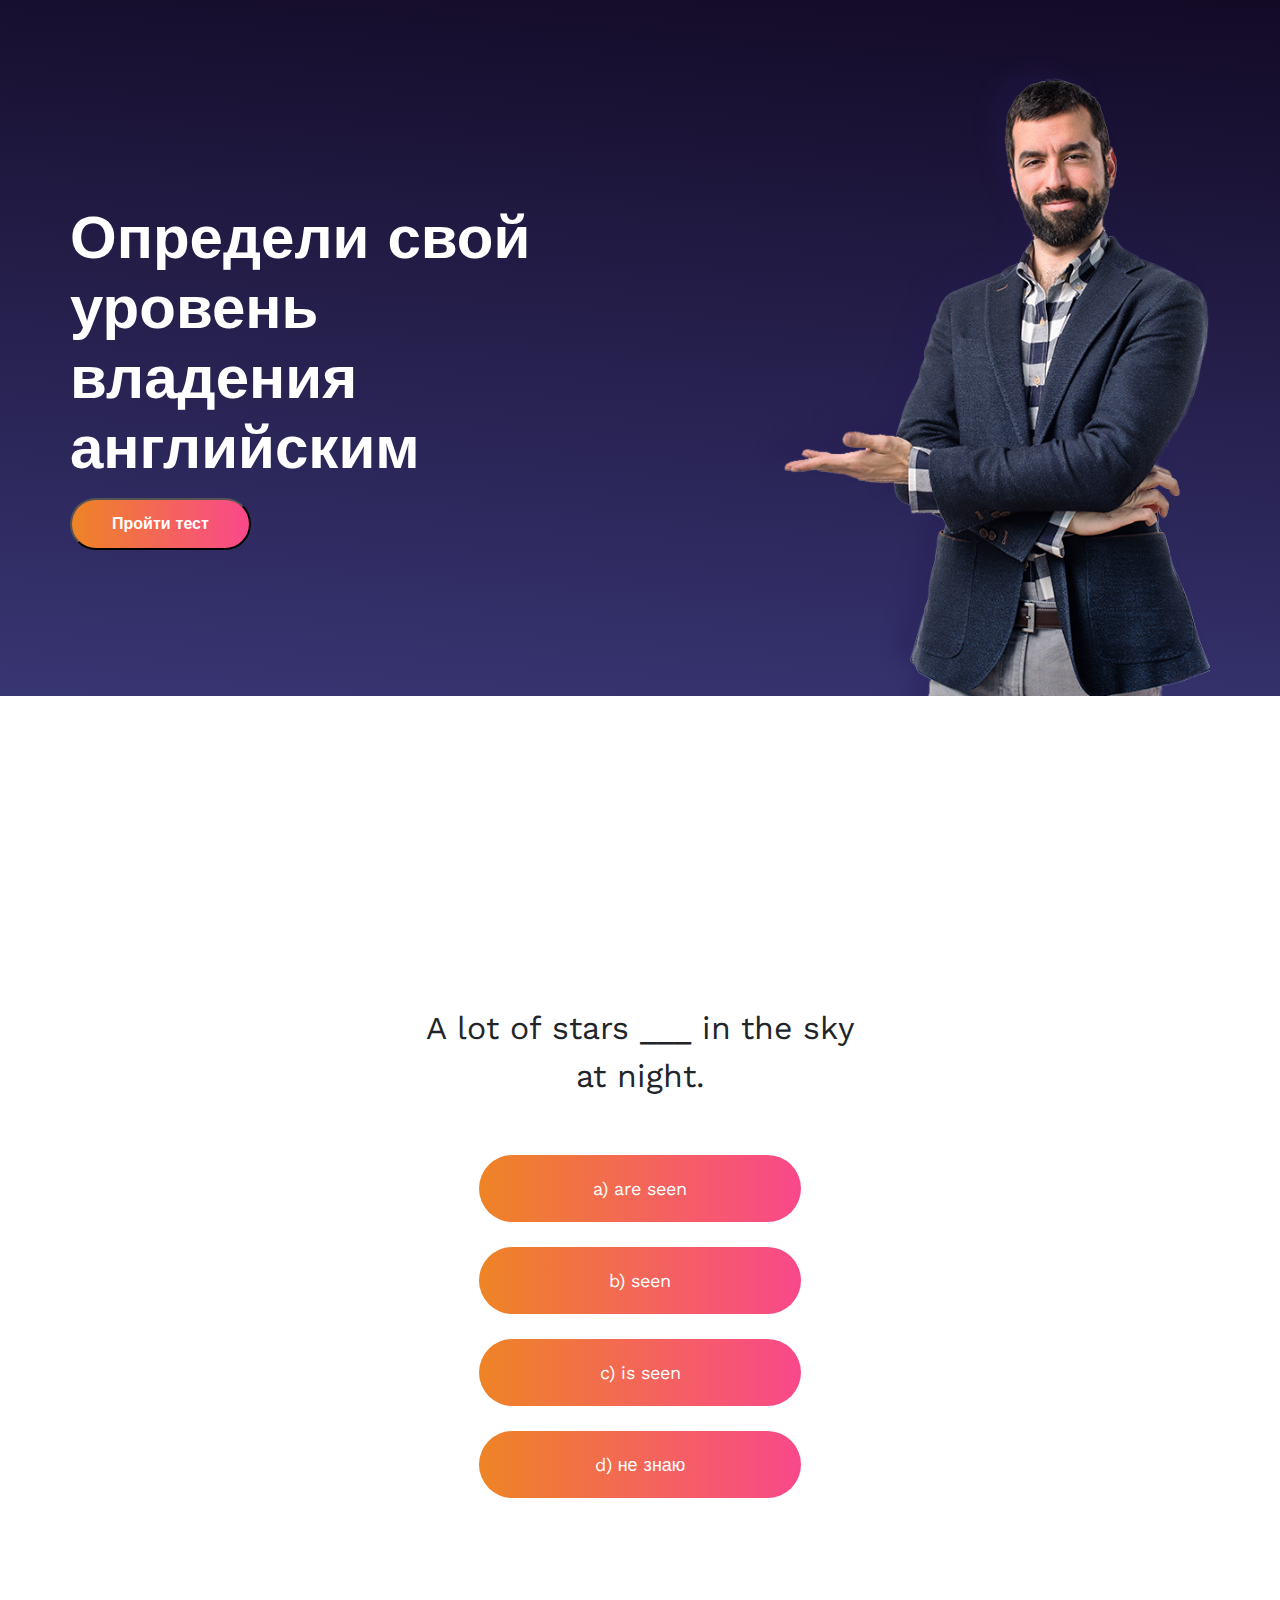
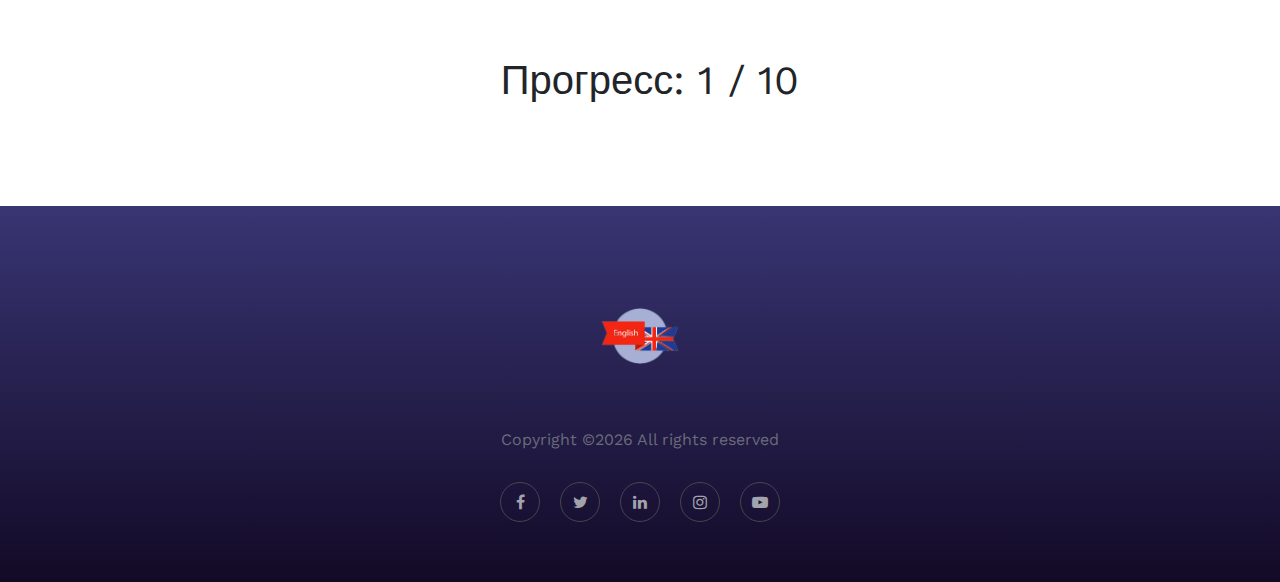
==== commit cf01b8be: "Add files via upload" ====
--- a/index.html
+++ b/index.html
@@ -64,7 +64,6 @@
     <section class="home-about-section spad">
 
       <div class="centerbox">
-        <div id="text">
         <div class="wrapper">
     			<main class="main">
     				<div class="quiz__head">
@@ -78,7 +77,6 @@
     							<button class="button button_correct">Correct answer</button><br>
     							<button class="button button_passive">Unclicked button</button><br>
     						</div>
-    					</div>
               <div id="forma">
         <h1.test><b>Получить подробный отчёт: </b></h1>
     <form action="send.php" id="form" method="post" novalidate>
